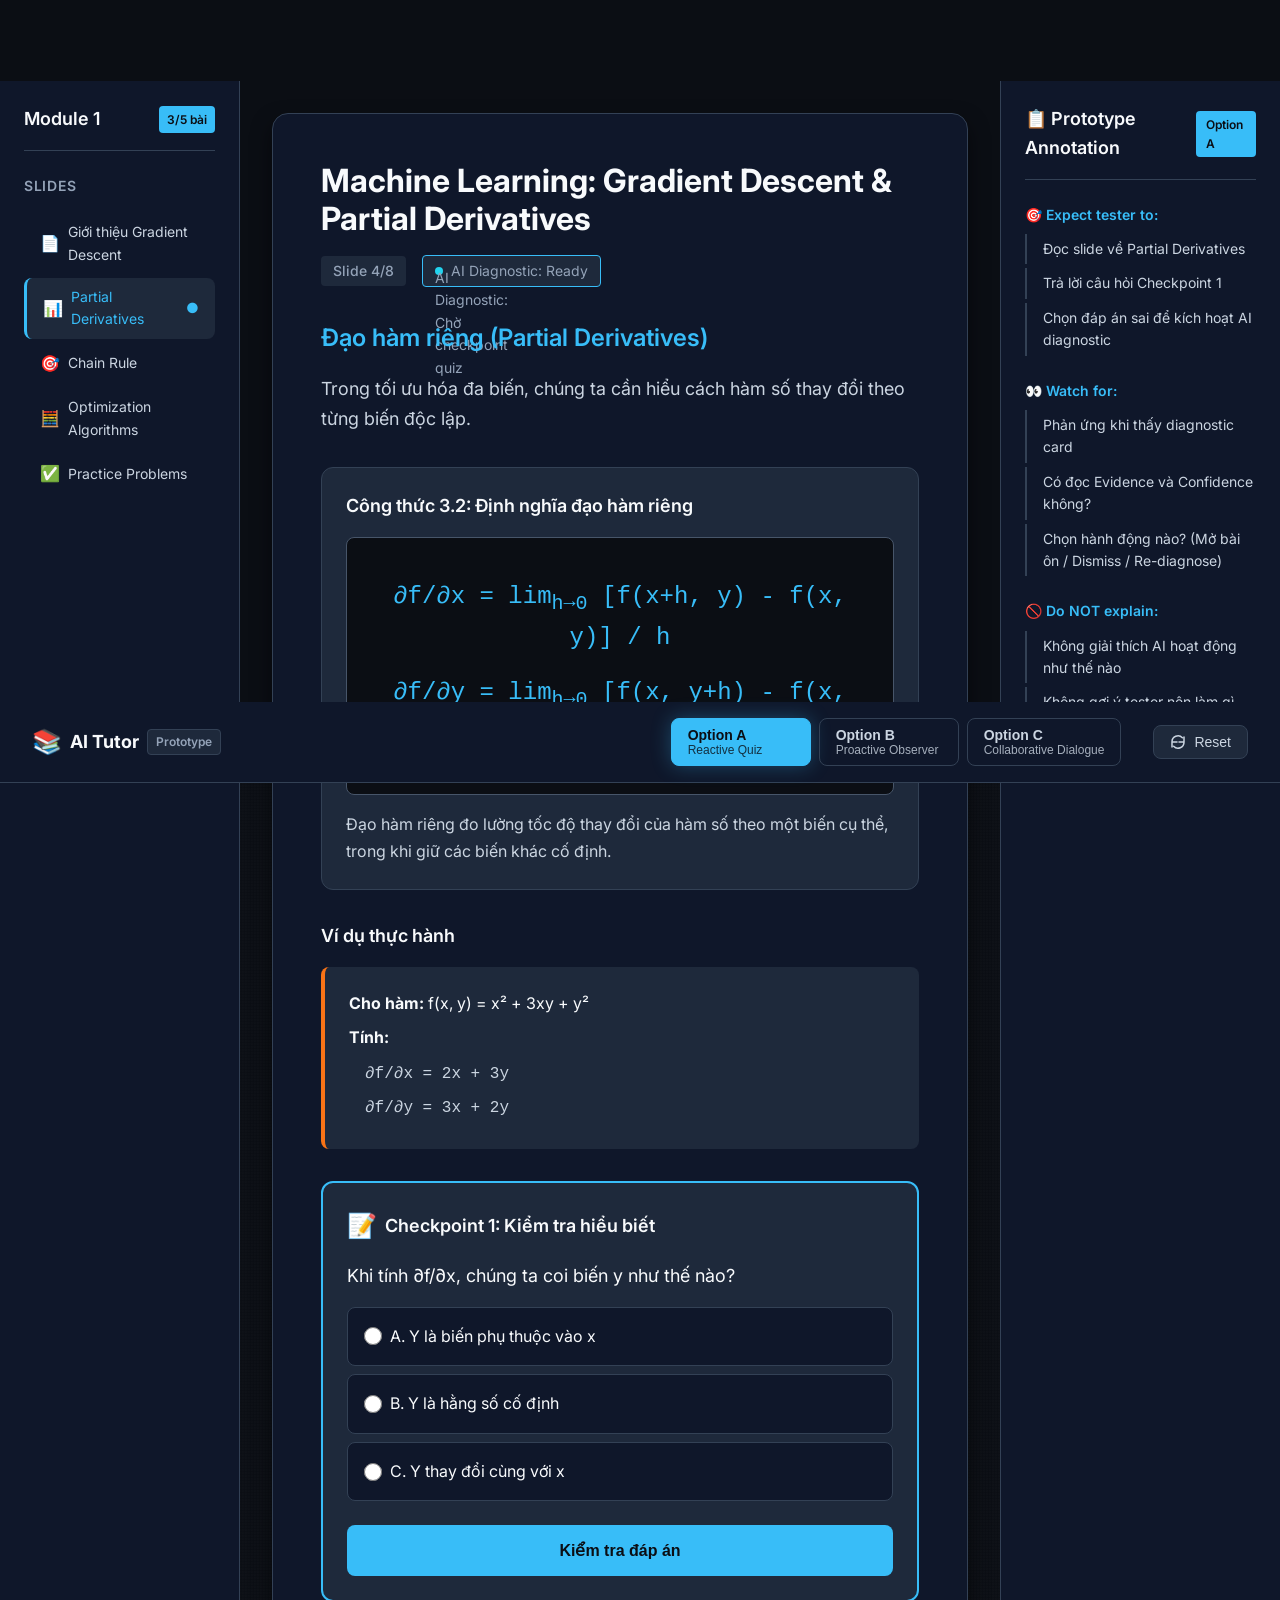
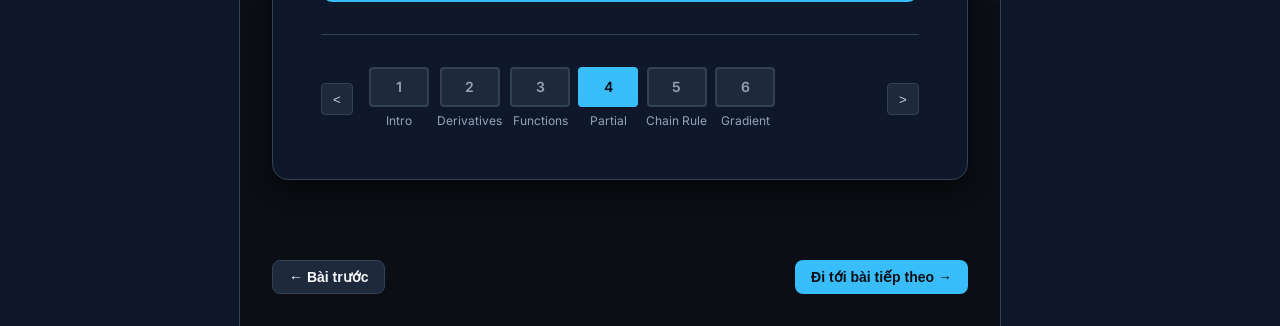
==== index.html @ 82559ac3 "Add interactive AI Tutor prototype with 3 design options Implement complete web interface for Human-" ====
<!DOCTYPE html>
<html lang="vi">
<head>
    <meta charset="UTF-8">
    <meta name="viewport" content="width=device-width, initial-scale=1.0">
    <title>AI Tutor Prototype - Diagnostic Refresher</title>
    <link rel="stylesheet" href="style.css">
    <link rel="preconnect" href="https://fonts.googleapis.com">
    <link rel="preconnect" href="https://fonts.gstatic.com" crossorigin>
    <link href="https://fonts.googleapis.com/css2?family=Inter:wght@400;500;600;700&display=swap" rel="stylesheet">
</head>
<body>
    <!-- Header Switcher -->
    <header class="header">
        <div class="header-content">
            <div class="logo">
                <span class="logo-icon">📚</span>
                <span class="logo-text">AI Tutor</span>
                <span class="badge">Prototype</span>
            </div>
            <nav class="option-switcher">
                <button class="option-btn active" data-option="a">
                    <span class="option-label">Option A</span>
                    <span class="option-desc">Reactive Quiz</span>
                </button>
                <button class="option-btn" data-option="b">
                    <span class="option-label">Option B</span>
                    <span class="option-desc">Proactive Observer</span>
                </button>
                <button class="option-btn" data-option="c">
                    <span class="option-label">Option C</span>
                    <span class="option-desc">Collaborative Dialogue</span>
                </button>
            </nav>
            <button class="reset-btn">
                <svg width="16" height="16" viewBox="0 0 16 16" fill="none">
                    <path d="M2 8a6 6 0 0 1 10.39-4.25M14 8a6 6 0 0 1-10.39 4.25M14 3v5h-5M2 13V8h5" stroke="currentColor" stroke-width="1.5" stroke-linecap="round" stroke-linejoin="round"/>
                </svg>
                Reset
            </button>
        </div>
    </header>

    <div class="main-container">
        <!-- Sidebar Navigation -->
        <aside class="sidebar">
            <div class="sidebar-header">
                <h3>Module 1</h3>
                <span class="progress-badge">3/5 bài</span>
            </div>
            <nav class="sidebar-nav">
                <div class="nav-section">
                    <h4>Slides</h4>
                    <a href="#" class="nav-item">
                        <span class="nav-icon">📄</span>
                        <span>Giới thiệu Gradient Descent</span>
                    </a>
                    <a href="#" class="nav-item active">
                        <span class="nav-icon">📊</span>
                        <span>Partial Derivatives</span>
                        <span class="current-badge">●</span>
                    </a>
                    <a href="#" class="nav-item">
                        <span class="nav-icon">🎯</span>
                        <span>Chain Rule</span>
                    </a>
                    <a href="#" class="nav-item">
                        <span class="nav-icon">🧮</span>
                        <span>Optimization Algorithms</span>
                    </a>
                    <a href="#" class="nav-item">
                        <span class="nav-icon">✅</span>
                        <span>Practice Problems</span>
                    </a>
                </div>
            </nav>
        </aside>

        <!-- Main Content Area -->
        <main class="content-area">
            <!-- Slide Content (Common Context 70%) -->
            <div class="slide-container">
                <div class="slide-header">
                    <h1>Machine Learning: Gradient Descent & Partial Derivatives</h1>
                    <div class="slide-meta">
                        <span class="slide-number">Slide 4/8</span>
                        <span class="ai-status" id="aiStatus">
                            <span class="status-dot"></span>
                            AI Diagnostic: Ready
                        </span>
                    </div>
                </div>

                <div class="slide-content" id="slideContent">
                    <section class="content-section">
                        <h2>Đạo hàm riêng (Partial Derivatives)</h2>
                        <p class="intro-text">Trong tối ưu hóa đa biến, chúng ta cần hiểu cách hàm số thay đổi theo từng biến độc lập.</p>
                    </section>

                    <section class="content-section formula-section" id="criticalSection">
                        <h3>Công thức 3.2: Định nghĩa đạo hàm riêng</h3>
                        <div class="formula-box">
                            <div class="formula">
                                ∂f/∂x = lim<sub>h→0</sub> [f(x+h, y) - f(x, y)] / h
                            </div>
                            <div class="formula">
                                ∂f/∂y = lim<sub>h→0</sub> [f(x, y+h) - f(x, y)] / h
                            </div>
                        </div>
                        <p class="explanation">Đạo hàm riêng đo lường tốc độ thay đổi của hàm số theo một biến cụ thể, trong khi giữ các biến khác cố định.</p>
                    </section>

                    <section class="content-section">
                        <h3>Ví dụ thực hành</h3>
                        <div class="example-box">
                            <p><strong>Cho hàm:</strong> f(x, y) = x² + 3xy + y²</p>
                            <p><strong>Tính:</strong></p>
                            <ul>
                                <li>∂f/∂x = 2x + 3y</li>
                                <li>∂f/∂y = 3x + 2y</li>
                            </ul>
                        </div>
                    </section>

                    <!-- Option A: Quiz Checkpoint (Critical Interaction 30%) -->
                    <div class="checkpoint-quiz" id="checkpointQuiz" style="display: none;">
                        <div class="quiz-card">
                            <div class="quiz-header">
                                <span class="quiz-icon">📝</span>
                                <h4>Checkpoint 1: Kiểm tra hiểu biết</h4>
                            </div>
                            <div class="quiz-question">
                                <p>Khi tính ∂f/∂x, chúng ta coi biến y như thế nào?</p>
                                <div class="quiz-options">
                                    <label class="quiz-option">
                                        <input type="radio" name="q1" value="a">
                                        <span>A. Y là biến phụ thuộc vào x</span>
                                    </label>
                                    <label class="quiz-option">
                                        <input type="radio" name="q1" value="b">
                                        <span>B. Y là hằng số cố định</span>
                                    </label>
                                    <label class="quiz-option">
                                        <input type="radio" name="q1" value="c">
                                        <span>C. Y thay đổi cùng với x</span>
                                    </label>
                                </div>
                                <button class="submit-quiz-btn" onclick="checkQuizAnswer()">Kiểm tra đáp án</button>
                            </div>
                        </div>
                    </div>
                </div>

                <!-- Slide Thumbnails -->
                <div class="slide-thumbnails">
                    <button class="thumb-nav thumb-prev">&lt;</button>
                    <div class="thumbnails-track">
                        <div class="thumbnail">
                            <div class="thumb-img">1</div>
                            <span>Intro</span>
                        </div>
                        <div class="thumbnail">
                            <div class="thumb-img">2</div>
                            <span>Derivatives</span>
                        </div>
                        <div class="thumbnail">
                            <div class="thumb-img">3</div>
                            <span>Functions</span>
                        </div>
                        <div class="thumbnail active">
                            <div class="thumb-img">4</div>
                            <span>Partial</span>
                        </div>
                        <div class="thumbnail">
                            <div class="thumb-img">5</div>
                            <span>Chain Rule</span>
                        </div>
                        <div class="thumbnail">
                            <div class="thumb-img">6</div>
                            <span>Gradient</span>
                        </div>
                    </div>
                    <button class="thumb-nav thumb-next">&gt;</button>
                </div>
            </div>

            <!-- AI Intervention Cards -->
            <!-- Option A: Diagnostic Card -->
            <div class="ai-card diagnostic-card" id="diagnosticCard" style="display: none;">
                <div class="card-header">
                    <div class="card-title">
                        <span class="card-icon">🎯</span>
                        <h3>Chẩn đoán lỗ hổng kiến thức</h3>
                    </div>
                    <button class="card-close" onclick="dismissCard('diagnosticCard')">&times;</button>
                </div>
                <div class="card-body">
                    <div class="evidence-box">
                        <strong>Evidence:</strong> Dựa vào lựa chọn chưa đúng của bạn tại Checkpoint 1
                        <span class="confidence-badge correct">Chính xác 100%</span>
                    </div>
                    <p>Bạn có vẻ chưa nắm rõ khái niệm <strong>đạo hàm riêng</strong>. Khi tính đạo hàm riêng theo một biến, các biến khác được coi như hằng số.</p>
                    <div class="refresher-preview">
                        <h4>Bài ôn tập gợi ý (2-3 phút):</h4>
                        <ul>
                            <li>📖 Khái niệm cơ bản: Hằng số vs Biến số</li>
                            <li>🎯 Quy tắc đạo hàm riêng</li>
                            <li>✏️ 2 bài tập minh họa</li>
                        </ul>
                    </div>
                    <div class="card-actions">
                        <button class="btn btn-primary" onclick="openRefresher()">Mở bài ôn tập</button>
                        <button class="btn btn-secondary" onclick="rediagnose()">Chọn khái niệm khác</button>
                        <button class="btn btn-ghost" onclick="dismissCard('diagnosticCard')">Tôi tự học tiếp</button>
                    </div>
                </div>
            </div>

            <!-- Option B: Proactive Suggestion Toast -->
            <div class="ai-toast" id="proactiveToast" style="display: none;">
                <div class="toast-header">
                    <span class="toast-icon">💡</span>
                    <strong>Gợi ý hỗ trợ</strong>
                    <button class="toast-close" onclick="dismissCard('proactiveToast')">&times;</button>
                </div>
                <div class="toast-body">
                    <div class="evidence-box">
                        <strong>Evidence:</strong> Bạn đã đọc đi đọc lại đoạn công thức 3.2 trong 45s
                        <span class="confidence-badge medium">Độ tin cậy: 78%</span>
                    </div>
                    <p>Có vẻ như bạn đang gặp khó khăn với phần này. Bạn có muốn xem bài ôn tập ngắn về <strong>đạo hàm riêng</strong>?</p>
                    <div class="toast-actions">
                        <button class="btn btn-sm btn-primary" onclick="openRefresher()">Mở bài ôn (2 phút)</button>
                        <button class="btn btn-sm btn-ghost" onclick="dismissCard('proactiveToast')">Không, cảm ơn</button>
                    </div>
                </div>
            </div>

            <!-- Option C: Collaborative Dialogue -->
            <div class="ai-dialogue" id="dialoguePanel" style="display: none;">
                <div class="dialogue-header">
                    <h3>
                        <span class="dialogue-icon">💬</span>
                        Hỗ trợ tương tác
                    </h3>
                    <button class="card-close" onclick="dismissCard('dialoguePanel')">&times;</button>
                </div>
                <div class="dialogue-body">
                    <div class="concept-graph">
                        <h4>Sơ đồ khái niệm (Concept Graph)</h4>
                        <div class="graph-container">
                            <div class="concept-node">Derivative</div>
                            <div class="concept-arrow">→</div>
                            <div class="concept-node active">Partial Derivative</div>
                            <div class="concept-arrow">→</div>
                            <div class="concept-node">Chain Rule</div>
                            <div class="concept-arrow">→</div>
                            <div class="concept-node">Gradient Descent</div>
                        </div>
                    </div>
                    <div class="dialogue-messages">
                        <div class="message ai-message">
                            <strong>AI Tutor:</strong> Bạn đang gặp khó khăn với phần nào của đạo hàm riêng?
                        </div>
                        <div class="message user-message">
                            <strong>Bạn:</strong> Em không hiểu tại sao phải coi y là hằng số
                        </div>
                        <div class="message ai-message">
                            <strong>AI Tutor:</strong> Câu hỏi hay! Hãy thử suy nghĩ: Khi bạn muốn đo "tốc độ tăng trưởng theo chiều ngang" của một bề mặt 3D, bạn có cần quan tâm đến "chiều dọc" không?
                        </div>
                    </div>
                    <div class="dialogue-input">
                        <input type="text" placeholder="Nhập câu trả lời hoặc câu hỏi tiếp theo..." id="dialogueInput">
                        <button class="btn btn-primary" onclick="sendDialogueMessage()">Gửi</button>
                    </div>
                    <div class="dialogue-actions">
                        <button class="btn btn-secondary" onclick="openRefresher()">Xem bài ôn phù hợp</button>
                        <button class="btn btn-ghost" onclick="editDescription()">Sửa mô tả vấn đề</button>
                    </div>
                </div>
            </div>

            <!-- Navigation Footer -->
            <div class="content-footer">
                <button class="btn btn-secondary">← Bài trước</button>
                <button class="btn btn-primary">Đi tới bài tiếp theo →</button>
            </div>
        </main>

        <!-- Annotation Panel (For Facilitators) -->
        <aside class="annotation-panel" id="annotationPanel">
            <div class="panel-header">
                <h3>📋 Prototype Annotation</h3>
                <span class="panel-badge" id="currentOptionBadge">Option A</span>
            </div>
            <div class="panel-content">
                <div class="annotation-section">
                    <h4>🎯 Expect tester to:</h4>
                    <ul id="expectList">
                        <li>Đọc slide về Partial Derivatives</li>
                        <li>Trả lời câu hỏi Checkpoint 1</li>
                        <li>Chọn đáp án sai để kích hoạt AI diagnostic</li>
                    </ul>
                </div>
                <div class="annotation-section">
                    <h4>👀 Watch for:</h4>
                    <ul id="watchList">
                        <li>Phản ứng khi thấy diagnostic card</li>
                        <li>Có đọc Evidence và Confidence không?</li>
                        <li>Chọn hành động nào? (Mở bài ôn / Dismiss / Re-diagnose)</li>
                    </ul>
                </div>
                <div class="annotation-section">
                    <h4>🚫 Do NOT explain:</h4>
                    <ul id="doNotList">
                        <li>Không giải thích AI hoạt động như thế nào</li>
                        <li>Không gợi ý tester nên làm gì</li>
                        <li>Chỉ quan sát tự nhiên</li>
                    </ul>
                </div>
            </div>
        </aside>
    </div>

    <script src="app.js"></script>
</body>
</html>
---- style.css ----
/* ==================== ROOT & VARIABLES ==================== */
:root {
    /* Color Palette - Production Slate */
    --color-bg-primary: #0B0E14;
    --color-bg-secondary: #0F172A;
    --color-bg-tertiary: #1E293B;
    --color-bg-elevated: #1E293Bcc;

    --color-text-primary: #F8FAFC;
    --color-text-secondary: #CBD5E1;
    --color-text-muted: #94A3B8;

    --color-border: #334155;
    --color-border-light: #475569;

    /* Accent Colors */
    --color-accent-cool: #38BDF8;
    --color-accent-warm: #F97316;
    --color-success: #22D3EE;
    --color-warning: #F59E0B;
    --color-error: #EF4444;

    /* Spacing */
    --spacing-xs: 4px;
    --spacing-sm: 8px;
    --spacing-md: 16px;
    --spacing-lg: 24px;
    --spacing-xl: 32px;
    --spacing-2xl: 48px;

    /* Typography */
    --font-family: 'Inter', -apple-system, BlinkMacSystemFont, 'Segoe UI', sans-serif;
    --font-size-xs: 12px;
    --font-size-sm: 14px;
    --font-size-base: 16px;
    --font-size-lg: 18px;
    --font-size-xl: 24px;
    --font-size-2xl: 32px;

    /* Border Radius */
    --radius-sm: 4px;
    --radius-md: 8px;
    --radius-lg: 12px;
    --radius-xl: 16px;

    /* Shadows */
    --shadow-sm: 0 1px 2px rgba(0, 0, 0, 0.3);
    --shadow-md: 0 4px 6px rgba(0, 0, 0, 0.4);
    --shadow-lg: 0 10px 20px rgba(0, 0, 0, 0.5);
    --shadow-glow: 0 0 20px rgba(56, 189, 248, 0.3);
}

/* ==================== RESET & BASE ==================== */
* {
    margin: 0;
    padding: 0;
    box-sizing: border-box;
}

body {
    font-family: var(--font-family);
    font-size: var(--font-size-base);
    line-height: 1.6;
    color: var(--color-text-primary);
    background: var(--color-bg-primary);
    overflow-x: hidden;
}

/* Background texture */
body::before {
    content: '';
    position: fixed;
    top: 0;
    left: 0;
    right: 0;
    bottom: 0;
    background-image:
        repeating-linear-gradient(0deg, rgba(255,255,255,0.02) 0px, transparent 1px, transparent 2px, rgba(255,255,255,0.02) 3px),
        repeating-linear-gradient(90deg, rgba(255,255,255,0.02) 0px, transparent 1px, transparent 2px, rgba(255,255,255,0.02) 3px);
    pointer-events: none;
    z-index: 0;
}

/* ==================== HEADER ==================== */
.header {
    position: sticky;
    top: 0;
    z-index: 100;
    background: var(--color-bg-secondary);
    border-bottom: 1px solid var(--color-border);
    backdrop-filter: blur(12px);
}

.header-content {
    max-width: 1920px;
    margin: 0 auto;
    padding: var(--spacing-md) var(--spacing-xl);
    display: flex;
    align-items: center;
    gap: var(--spacing-xl);
}

.logo {
    display: flex;
    align-items: center;
    gap: var(--spacing-sm);
    font-weight: 700;
    font-size: var(--font-size-lg);
}

.logo-icon {
    font-size: 24px;
}

.logo-text {
    color: var(--color-text-primary);
}

.badge {
    font-size: var(--font-size-xs);
    font-weight: 600;
    padding: 2px 8px;
    background: var(--color-bg-tertiary);
    border: 1px solid var(--color-border);
    border-radius: var(--radius-sm);
    color: var(--color-text-muted);
}

/* Option Switcher */
.option-switcher {
    display: flex;
    gap: var(--spacing-sm);
    margin-left: auto;
}

.option-btn {
    display: flex;
    flex-direction: column;
    align-items: flex-start;
    padding: var(--spacing-sm) var(--spacing-md);
    background: transparent;
    border: 1px solid var(--color-border);
    border-radius: var(--radius-md);
    color: var(--color-text-secondary);
    cursor: pointer;
    transition: all 0.2s ease;
    min-width: 140px;
}

.option-btn:hover {
    background: var(--color-bg-tertiary);
    border-color: var(--color-accent-cool);
    transform: translateY(-2px);
}

.option-btn.active {
    background: var(--color-accent-cool);
    border-color: var(--color-accent-cool);
    color: var(--color-bg-primary);
    box-shadow: var(--shadow-glow);
}

.option-label {
    font-weight: 600;
    font-size: var(--font-size-sm);
}

.option-desc {
    font-size: var(--font-size-xs);
    opacity: 0.8;
}

.reset-btn {
    display: flex;
    align-items: center;
    gap: var(--spacing-sm);
    padding: var(--spacing-sm) var(--spacing-md);
    background: var(--color-bg-tertiary);
    border: 1px solid var(--color-border);
    border-radius: var(--radius-md);
    color: var(--color-text-secondary);
    font-size: var(--font-size-sm);
    font-weight: 500;
    cursor: pointer;
    transition: all 0.2s ease;
}

.reset-btn:hover {
    background: var(--color-accent-warm);
    border-color: var(--color-accent-warm);
    color: var(--color-text-primary);
    transform: translateY(-2px);
}

/* ==================== MAIN LAYOUT ==================== */
.main-container {
    display: grid;
    grid-template-columns: 280px 1fr 320px;
    max-width: 1920px;
    margin: 0 auto;
    min-height: calc(100vh - 72px);
    position: relative;
    z-index: 1;
}

/* ==================== SIDEBAR ==================== */
.sidebar {
    background: var(--color-bg-secondary);
    border-right: 1px solid var(--color-border);
    padding: var(--spacing-lg);
    overflow-y: auto;
}

.sidebar-header {
    display: flex;
    justify-content: space-between;
    align-items: center;
    margin-bottom: var(--spacing-lg);
    padding-bottom: var(--spacing-md);
    border-bottom: 1px solid var(--color-border);
}

.sidebar-header h3 {
    font-size: var(--font-size-lg);
    font-weight: 600;
}

.progress-badge {
    font-size: var(--font-size-xs);
    padding: 4px 8px;
    background: var(--color-accent-cool);
    color: var(--color-bg-primary);
    border-radius: var(--radius-sm);
    font-weight: 600;
}

.nav-section h4 {
    font-size: var(--font-size-sm);
    font-weight: 600;
    color: var(--color-text-muted);
    margin-bottom: var(--spacing-md);
    text-transform: uppercase;
    letter-spacing: 0.05em;
}

.nav-item {
    display: flex;
    align-items: center;
    gap: var(--spacing-sm);
    padding: var(--spacing-sm) var(--spacing-md);
    margin-bottom: var(--spacing-xs);
    border-radius: var(--radius-md);
    color: var(--color-text-secondary);
    text-decoration: none;
    font-size: var(--font-size-sm);
    transition: all 0.2s ease;
    position: relative;
}

.nav-item:hover {
    background: var(--color-bg-tertiary);
    color: var(--color-text-primary);
}

.nav-item.active {
    background: var(--color-bg-tertiary);
    color: var(--color-accent-cool);
    border-left: 3px solid var(--color-accent-cool);
}

.nav-icon {
    font-size: 16px;
}

.current-badge {
    margin-left: auto;
    color: var(--color-accent-cool);
    animation: pulse 2s ease-in-out infinite;
}

@keyframes pulse {
    0%, 100% { opacity: 1; }
    50% { opacity: 0.5; }
}

/* ==================== CONTENT AREA ==================== */
.content-area {
    padding: var(--spacing-xl);
    overflow-y: auto;
}

.slide-container {
    max-width: 900px;
    margin: 0 auto;
    background: var(--color-bg-secondary);
    border: 1px solid var(--color-border);
    border-radius: var(--radius-xl);
    padding: var(--spacing-2xl);
    box-shadow: var(--shadow-lg);
}

.slide-header {
    margin-bottom: var(--spacing-xl);
}

.slide-header h1 {
    font-size: var(--font-size-2xl);
    font-weight: 700;
    line-height: 1.2;
    margin-bottom: var(--spacing-md);
    color: var(--color-text-primary);
}

.slide-meta {
    display: flex;
    align-items: center;
    gap: var(--spacing-md);
    font-size: var(--font-size-sm);
    color: var(--color-text-muted);
}

.slide-number {
    padding: 4px 12px;
    background: var(--color-bg-tertiary);
    border-radius: var(--radius-sm);
    font-weight: 500;
}

.ai-status {
    display: flex;
    align-items: center;
    gap: var(--spacing-sm);
    padding: 4px 12px;
    background: var(--color-bg-tertiary);
    border: 1px solid var(--color-accent-cool);
    border-radius: var(--radius-sm);
}

.status-dot {
    width: 8px;
    height: 8px;
    background: var(--color-success);
    border-radius: 50%;
    animation: pulse 2s ease-in-out infinite;
}

/* Content Sections */
.content-section {
    margin-bottom: var(--spacing-xl);
}

.content-section h2 {
    font-size: var(--font-size-xl);
    font-weight: 600;
    margin-bottom: var(--spacing-md);
    color: var(--color-accent-cool);
}

.content-section h3 {
    font-size: var(--font-size-lg);
    font-weight: 600;
    margin-bottom: var(--spacing-md);
    color: var(--color-text-primary);
}

.intro-text {
    font-size: var(--font-size-lg);
    color: var(--color-text-secondary);
    line-height: 1.7;
}

.formula-section {
    background: var(--color-bg-tertiary);
    border: 1px solid var(--color-border);
    border-radius: var(--radius-lg);
    padding: var(--spacing-lg);
}

.formula-box {
    background: var(--color-bg-primary);
    border: 1px solid var(--color-border-light);
    border-radius: var(--radius-md);
    padding: var(--spacing-lg);
    margin: var(--spacing-md) 0;
}

.formula {
    font-size: var(--font-size-xl);
    font-family: 'Courier New', monospace;
    color: var(--color-accent-cool);
    margin: var(--spacing-md) 0;
    text-align: center;
}

.explanation {
    color: var(--color-text-secondary);
    line-height: 1.7;
}

.example-box {
    background: var(--color-bg-tertiary);
    border-left: 4px solid var(--color-accent-warm);
    padding: var(--spacing-lg);
    border-radius: var(--radius-md);
}

.example-box p {
    margin-bottom: var(--spacing-sm);
}

.example-box ul {
    list-style: none;
    padding-left: var(--spacing-md);
}

.example-box li {
    padding: var(--spacing-xs) 0;
    font-family: 'Courier New', monospace;
    color: var(--color-text-secondary);
}

/* ==================== CHECKPOINT QUIZ ==================== */
.checkpoint-quiz {
    margin-top: var(--spacing-xl);
    animation: slideIn 0.3s ease-out;
}

@keyframes slideIn {
    from {
        opacity: 0;
        transform: translateY(20px);
    }
    to {
        opacity: 1;
        transform: translateY(0);
    }
}

.quiz-card {
    background: var(--color-bg-tertiary);
    border: 2px solid var(--color-accent-cool);
    border-radius: var(--radius-lg);
    padding: var(--spacing-lg);
}

.quiz-header {
    display: flex;
    align-items: center;
    gap: var(--spacing-sm);
    margin-bottom: var(--spacing-md);
}

.quiz-icon {
    font-size: 24px;
}

.quiz-header h4 {
    font-size: var(--font-size-lg);
    font-weight: 600;
}

.quiz-question p {
    font-size: var(--font-size-lg);
    margin-bottom: var(--spacing-md);
    color: var(--color-text-primary);
}

.quiz-options {
    display: flex;
    flex-direction: column;
    gap: var(--spacing-sm);
    margin-bottom: var(--spacing-lg);
}

.quiz-option {
    display: flex;
    align-items: center;
    gap: var(--spacing-sm);
    padding: var(--spacing-md);
    background: var(--color-bg-secondary);
    border: 1px solid var(--color-border);
    border-radius: var(--radius-md);
    cursor: pointer;
    transition: all 0.2s ease;
}

.quiz-option:hover {
    background: var(--color-bg-primary);
    border-color: var(--color-accent-cool);
}

.quiz-option input[type="radio"] {
    width: 18px;
    height: 18px;
    accent-color: var(--color-accent-cool);
}

.submit-quiz-btn {
    width: 100%;
    padding: var(--spacing-md);
    background: var(--color-accent-cool);
    border: none;
    border-radius: var(--radius-md);
    color: var(--color-bg-primary);
    font-size: var(--font-size-base);
    font-weight: 600;
    cursor: pointer;
    transition: all 0.2s ease;
}

.submit-quiz-btn:hover {
    background: var(--color-accent-warm);
    transform: translateY(-2px);
    box-shadow: var(--shadow-md);
}

/* ==================== AI CARDS ==================== */
.ai-card {
    position: fixed;
    bottom: var(--spacing-xl);
    right: calc(320px + var(--spacing-xl) + var(--spacing-xl));
    width: 420px;
    background: var(--color-bg-elevated);
    backdrop-filter: blur(20px);
    border: 1px solid var(--color-border-light);
    border-radius: var(--radius-xl);
    box-shadow: var(--shadow-lg);
    animation: slideInRight 0.3s ease-out;
    z-index: 50;
}

@keyframes slideInRight {
    from {
        opacity: 0;
        transform: translateX(100px);
    }
    to {
        opacity: 1;
        transform: translateX(0);
    }
}

.card-header {
    display: flex;
    justify-content: space-between;
    align-items: flex-start;
    padding: var(--spacing-lg);
    border-bottom: 1px solid var(--color-border);
}

.card-title {
    display: flex;
    align-items: center;
    gap: var(--spacing-sm);
}

.card-icon {
    font-size: 24px;
}

.card-title h3 {
    font-size: var(--font-size-lg);
    font-weight: 600;
}

.card-close {
    background: transparent;
    border: none;
    color: var(--color-text-muted);
    font-size: 24px;
    cursor: pointer;
    line-height: 1;
    padding: 0;
    width: 24px;
    height: 24px;
    display: flex;
    align-items: center;
    justify-content: center;
    border-radius: var(--radius-sm);
    transition: all 0.2s ease;
}

.card-close:hover {
    background: var(--color-bg-tertiary);
    color: var(--color-text-primary);
}

.card-body {
    padding: var(--spacing-lg);
}

.evidence-box {
    background: var(--color-bg-primary);
    border-left: 4px solid var(--color-accent-cool);
    padding: var(--spacing-md);
    border-radius: var(--radius-md);
    margin-bottom: var(--spacing-md);
    font-size: var(--font-size-sm);
    display: flex;
    flex-direction: column;
    gap: var(--spacing-sm);
}

.confidence-badge {
    display: inline-flex;
    align-items: center;
    padding: 4px 10px;
    border-radius: var(--radius-sm);
    font-size: var(--font-size-xs);
    font-weight: 600;
    align-self: flex-start;
}

.confidence-badge.correct {
    background: rgba(34, 211, 238, 0.2);
    color: var(--color-success);
    border: 1px solid var(--color-success);
}

.confidence-badge.medium {
    background: rgba(245, 158, 11, 0.2);
    color: var(--color-warning);
    border: 1px solid var(--color-warning);
}

.refresher-preview {
    background: var(--color-bg-tertiary);
    border-radius: var(--radius-md);
    padding: var(--spacing-md);
    margin: var(--spacing-md) 0;
}

.refresher-preview h4 {
    font-size: var(--font-size-base);
    margin-bottom: var(--spacing-sm);
}

.refresher-preview ul {
    list-style: none;
    padding: 0;
}

.refresher-preview li {
    padding: var(--spacing-xs) 0;
    color: var(--color-text-secondary);
}

.card-actions {
    display: flex;
    flex-direction: column;
    gap: var(--spacing-sm);
    margin-top: var(--spacing-lg);
}

/* ==================== BUTTONS ==================== */
.btn {
    padding: var(--spacing-sm) var(--spacing-md);
    border: none;
    border-radius: var(--radius-md);
    font-size: var(--font-size-sm);
    font-weight: 600;
    cursor: pointer;
    transition: all 0.2s ease;
    display: inline-flex;
    align-items: center;
    justify-content: center;
    gap: var(--spacing-sm);
}

.btn-primary {
    background: var(--color-accent-cool);
    color: var(--color-bg-primary);
}

.btn-primary:hover {
    background: var(--color-accent-warm);
    transform: translateY(-2px);
    box-shadow: var(--shadow-md);
}

.btn-secondary {
    background: var(--color-bg-tertiary);
    color: var(--color-text-primary);
    border: 1px solid var(--color-border);
}

.btn-secondary:hover {
    background: var(--color-bg-primary);
    border-color: var(--color-border-light);
}

.btn-ghost {
    background: transparent;
    color: var(--color-text-secondary);
}

.btn-ghost:hover {
    background: var(--color-bg-tertiary);
    color: var(--color-text-primary);
}

.btn-sm {
    padding: 6px 12px;
    font-size: var(--font-size-xs);
}

/* ==================== TOAST ==================== */
.ai-toast {
    position: fixed;
    top: calc(72px + var(--spacing-lg));
    right: calc(320px + var(--spacing-xl) + var(--spacing-xl));
    width: 380px;
    background: var(--color-bg-elevated);
    backdrop-filter: blur(20px);
    border: 1px solid var(--color-accent-cool);
    border-radius: var(--radius-lg);
    box-shadow: var(--shadow-lg);
    animation: slideInRight 0.3s ease-out;
    z-index: 50;
}

.toast-header {
    display: flex;
    align-items: center;
    gap: var(--spacing-sm);
    padding: var(--spacing-md);
    border-bottom: 1px solid var(--color-border);
}

.toast-icon {
    font-size: 20px;
}

.toast-close {
    margin-left: auto;
    background: transparent;
    border: none;
    color: var(--color-text-muted);
    font-size: 20px;
    cursor: pointer;
    padding: 0;
    width: 20px;
    height: 20px;
    display: flex;
    align-items: center;
    justify-content: center;
    border-radius: var(--radius-sm);
    transition: all 0.2s ease;
}

.toast-close:hover {
    background: var(--color-bg-tertiary);
    color: var(--color-text-primary);
}

.toast-body {
    padding: var(--spacing-md);
}

.toast-actions {
    display: flex;
    gap: var(--spacing-sm);
    margin-top: var(--spacing-md);
}

/* ==================== DIALOGUE PANEL ==================== */
.ai-dialogue {
    position: fixed;
    bottom: var(--spacing-xl);
    right: calc(320px + var(--spacing-xl) + var(--spacing-xl));
    width: 480px;
    max-height: 600px;
    background: var(--color-bg-elevated);
    backdrop-filter: blur(20px);
    border: 1px solid var(--color-border-light);
    border-radius: var(--radius-xl);
    box-shadow: var(--shadow-lg);
    display: flex;
    flex-direction: column;
    animation: slideInRight 0.3s ease-out;
    z-index: 50;
}

.dialogue-header {
    display: flex;
    justify-content: space-between;
    align-items: center;
    padding: var(--spacing-lg);
    border-bottom: 1px solid var(--color-border);
}

.dialogue-icon {
    font-size: 20px;
    margin-right: var(--spacing-sm);
}

.dialogue-body {
    flex: 1;
    overflow-y: auto;
    padding: var(--spacing-lg);
    display: flex;
    flex-direction: column;
    gap: var(--spacing-lg);
}

.concept-graph h4 {
    font-size: var(--font-size-sm);
    margin-bottom: var(--spacing-md);
    color: var(--color-text-muted);
}

.graph-container {
    display: flex;
    align-items: center;
    gap: var(--spacing-sm);
    overflow-x: auto;
    padding: var(--spacing-md);
    background: var(--color-bg-primary);
    border-radius: var(--radius-md);
}

.concept-node {
    padding: var(--spacing-sm) var(--spacing-md);
    background: var(--color-bg-tertiary);
    border: 1px solid var(--color-border);
    border-radius: var(--radius-md);
    font-size: var(--font-size-xs);
    white-space: nowrap;
    color: var(--color-text-secondary);
}

.concept-node.active {
    background: var(--color-accent-cool);
    border-color: var(--color-accent-cool);
    color: var(--color-bg-primary);
    font-weight: 600;
}

.concept-arrow {
    color: var(--color-text-muted);
    font-weight: bold;
}

.dialogue-messages {
    display: flex;
    flex-direction: column;
    gap: var(--spacing-md);
}

.message {
    padding: var(--spacing-md);
    border-radius: var(--radius-md);
    font-size: var(--font-size-sm);
    line-height: 1.6;
}

.ai-message {
    background: var(--color-bg-primary);
    border: 1px solid var(--color-border);
    align-self: flex-start;
    max-width: 85%;
}

.user-message {
    background: var(--color-accent-cool);
    color: var(--color-bg-primary);
    align-self: flex-end;
    max-width: 85%;
}

.dialogue-input {
    display: flex;
    gap: var(--spacing-sm);
    margin-top: var(--spacing-md);
}

.dialogue-input input {
    flex: 1;
    padding: var(--spacing-sm) var(--spacing-md);
    background: var(--color-bg-primary);
    border: 1px solid var(--color-border);
    border-radius: var(--radius-md);
    color: var(--color-text-primary);
    font-size: var(--font-size-sm);
}

.dialogue-input input::placeholder {
    color: var(--color-text-muted);
}

.dialogue-actions {
    display: flex;
    flex-direction: column;
    gap: var(--spacing-sm);
    margin-top: var(--spacing-md);
}

/* ==================== SLIDE THUMBNAILS ==================== */
.slide-thumbnails {
    display: flex;
    align-items: center;
    gap: var(--spacing-md);
    margin-top: var(--spacing-xl);
    padding-top: var(--spacing-xl);
    border-top: 1px solid var(--color-border);
}

.thumb-nav {
    background: var(--color-bg-tertiary);
    border: 1px solid var(--color-border);
    border-radius: var(--radius-sm);
    color: var(--color-text-secondary);
    width: 32px;
    height: 32px;
    display: flex;
    align-items: center;
    justify-content: center;
    cursor: pointer;
    transition: all 0.2s ease;
}

.thumb-nav:hover {
    background: var(--color-accent-cool);
    border-color: var(--color-accent-cool);
    color: var(--color-bg-primary);
}

.thumbnails-track {
    flex: 1;
    display: flex;
    gap: var(--spacing-sm);
    overflow-x: auto;
}

.thumbnail {
    display: flex;
    flex-direction: column;
    align-items: center;
    gap: var(--spacing-xs);
    cursor: pointer;
}

.thumb-img {
    width: 60px;
    height: 40px;
    background: var(--color-bg-tertiary);
    border: 2px solid var(--color-border);
    border-radius: var(--radius-sm);
    display: flex;
    align-items: center;
    justify-content: center;
    font-size: var(--font-size-sm);
    font-weight: 600;
    color: var(--color-text-muted);
    transition: all 0.2s ease;
}

.thumbnail:hover .thumb-img {
    border-color: var(--color-accent-cool);
    background: var(--color-bg-primary);
}

.thumbnail.active .thumb-img {
    border-color: var(--color-accent-cool);
    background: var(--color-accent-cool);
    color: var(--color-bg-primary);
}

.thumbnail span {
    font-size: var(--font-size-xs);
    color: var(--color-text-muted);
}

/* ==================== CONTENT FOOTER ==================== */
.content-footer {
    display: flex;
    justify-content: space-between;
    gap: var(--spacing-md);
    margin-top: var(--spacing-2xl);
    padding-top: var(--spacing-xl);
}

/* ==================== ANNOTATION PANEL ==================== */
.annotation-panel {
    background: var(--color-bg-secondary);
    border-left: 1px solid var(--color-border);
    padding: var(--spacing-lg);
    overflow-y: auto;
}

.panel-header {
    display: flex;
    justify-content: space-between;
    align-items: center;
    margin-bottom: var(--spacing-lg);
    padding-bottom: var(--spacing-md);
    border-bottom: 1px solid var(--color-border);
}

.panel-header h3 {
    font-size: var(--font-size-lg);
    font-weight: 600;
}

.panel-badge {
    padding: 4px 10px;
    background: var(--color-accent-cool);
    color: var(--color-bg-primary);
    border-radius: var(--radius-sm);
    font-size: var(--font-size-xs);
    font-weight: 600;
}

.annotation-section {
    margin-bottom: var(--spacing-lg);
}

.annotation-section h4 {
    font-size: var(--font-size-sm);
    font-weight: 600;
    margin-bottom: var(--spacing-sm);
    color: var(--color-accent-cool);
}

.annotation-section ul {
    list-style: none;
    padding: 0;
}

.annotation-section li {
    padding: var(--spacing-xs) 0;
    padding-left: var(--spacing-md);
    font-size: var(--font-size-sm);
    color: var(--color-text-secondary);
    border-left: 2px solid var(--color-border);
    margin-bottom: var(--spacing-xs);
}

/* ==================== RESPONSIVE ==================== */
@media (max-width: 1600px) {
    .main-container {
        grid-template-columns: 240px 1fr 280px;
    }

    .ai-card,
    .ai-toast,
    .ai-dialogue {
        right: calc(280px + var(--spacing-lg) + var(--spacing-lg));
    }
}

@media (max-width: 1200px) {
    .annotation-panel {
        display: none;
    }

    .main-container {
        grid-template-columns: 240px 1fr;
    }

    .ai-card,
    .ai-toast,
    .ai-dialogue {
        right: var(--spacing-xl);
    }
}

@media (max-width: 768px) {
    .header-content {
        flex-wrap: wrap;
        padding: var(--spacing-md);
    }

    .option-switcher {
        width: 100%;
        margin-left: 0;
    }

    .main-container {
        grid-template-columns: 1fr;
    }

    .sidebar {
        display: none;
    }

    .content-area {
        padding: var(--spacing-md);
    }

    .slide-container {
        padding: var(--spacing-lg);
    }

    .ai-card,
    .ai-dialogue {
        width: calc(100% - var(--spacing-xl) * 2);
        right: var(--spacing-lg);
        left: var(--spacing-lg);
    }

    .ai-toast {
        width: calc(100% - var(--spacing-xl) * 2);
        right: var(--spacing-lg);
        left: var(--spacing-lg);
    }
}
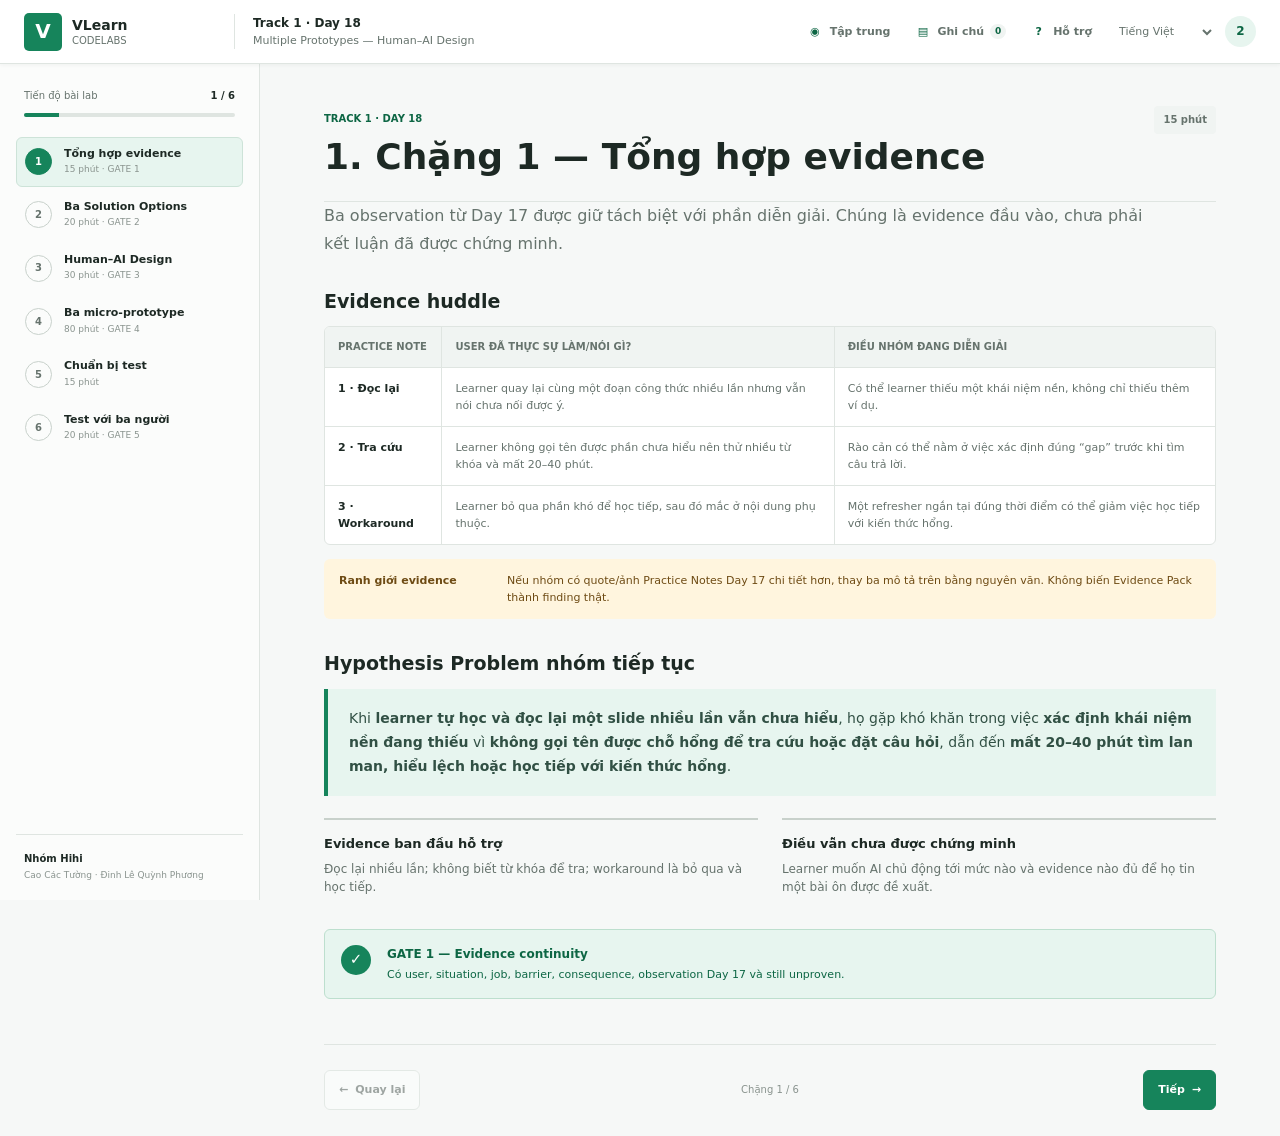
==== commit 503023f8: "done cp4" ====
--- a/index.html
+++ b/index.html
@@ -1,327 +1,207 @@
-<!DOCTYPE html>
+<!doctype html>
 <html lang="vi">
 <head>
-    <meta charset="UTF-8">
-    <meta name="viewport" content="width=device-width, initial-scale=1.0">
-    <title>AI Tutor Prototype - Diagnostic Refresher</title>
-    <link rel="stylesheet" href="style.css">
-    <link rel="preconnect" href="https://fonts.googleapis.com">
-    <link rel="preconnect" href="https://fonts.gstatic.com" crossorigin>
-    <link href="https://fonts.googleapis.com/css2?family=Inter:wght@400;500;600;700&display=swap" rel="stylesheet">
+  <meta charset="UTF-8">
+  <meta name="viewport" content="width=device-width, initial-scale=1">
+  <meta name="description" content="Track 1 Day 18 - Multiple Prototypes, Human-AI Design.">
+  <title>Track 1 · Day 18 — VLearn Codelabs</title>
+  <link rel="stylesheet" href="codelab.css">
 </head>
 <body>
-    <!-- Header Switcher -->
-    <header class="header">
-        <div class="header-content">
-            <div class="logo">
-                <span class="logo-icon">📚</span>
-                <span class="logo-text">AI Tutor</span>
-                <span class="badge">Prototype</span>
-            </div>
-            <nav class="option-switcher">
-                <button class="option-btn active" data-option="a">
-                    <span class="option-label">Option A</span>
-                    <span class="option-desc">Reactive Quiz</span>
-                </button>
-                <button class="option-btn" data-option="b">
-                    <span class="option-label">Option B</span>
-                    <span class="option-desc">Proactive Observer</span>
-                </button>
-                <button class="option-btn" data-option="c">
-                    <span class="option-label">Option C</span>
-                    <span class="option-desc">Collaborative Dialogue</span>
-                </button>
-            </nav>
-            <button class="reset-btn">
-                <svg width="16" height="16" viewBox="0 0 16 16" fill="none">
-                    <path d="M2 8a6 6 0 0 1 10.39-4.25M14 8a6 6 0 0 1-10.39 4.25M14 3v5h-5M2 13V8h5" stroke="currentColor" stroke-width="1.5" stroke-linecap="round" stroke-linejoin="round"/>
-                </svg>
-                Reset
-            </button>
-        </div>
-    </header>
-
-    <div class="main-container">
-        <!-- Sidebar Navigation -->
-        <aside class="sidebar">
-            <div class="sidebar-header">
-                <h3>Module 1</h3>
-                <span class="progress-badge">3/5 bài</span>
-            </div>
-            <nav class="sidebar-nav">
-                <div class="nav-section">
-                    <h4>Slides</h4>
-                    <a href="#" class="nav-item">
-                        <span class="nav-icon">📄</span>
-                        <span>Giới thiệu Gradient Descent</span>
-                    </a>
-                    <a href="#" class="nav-item active">
-                        <span class="nav-icon">📊</span>
-                        <span>Partial Derivatives</span>
-                        <span class="current-badge">●</span>
-                    </a>
-                    <a href="#" class="nav-item">
-                        <span class="nav-icon">🎯</span>
-                        <span>Chain Rule</span>
-                    </a>
-                    <a href="#" class="nav-item">
-                        <span class="nav-icon">🧮</span>
-                        <span>Optimization Algorithms</span>
-                    </a>
-                    <a href="#" class="nav-item">
-                        <span class="nav-icon">✅</span>
-                        <span>Practice Problems</span>
-                    </a>
-                </div>
-            </nav>
-        </aside>
-
-        <!-- Main Content Area -->
-        <main class="content-area">
-            <!-- Slide Content (Common Context 70%) -->
-            <div class="slide-container">
-                <div class="slide-header">
-                    <h1>Machine Learning: Gradient Descent & Partial Derivatives</h1>
-                    <div class="slide-meta">
-                        <span class="slide-number">Slide 4/8</span>
-                        <span class="ai-status" id="aiStatus">
-                            <span class="status-dot"></span>
-                            AI Diagnostic: Ready
-                        </span>
-                    </div>
-                </div>
-
-                <div class="slide-content" id="slideContent">
-                    <section class="content-section">
-                        <h2>Đạo hàm riêng (Partial Derivatives)</h2>
-                        <p class="intro-text">Trong tối ưu hóa đa biến, chúng ta cần hiểu cách hàm số thay đổi theo từng biến độc lập.</p>
-                    </section>
-
-                    <section class="content-section formula-section" id="criticalSection">
-                        <h3>Công thức 3.2: Định nghĩa đạo hàm riêng</h3>
-                        <div class="formula-box">
-                            <div class="formula">
-                                ∂f/∂x = lim<sub>h→0</sub> [f(x+h, y) - f(x, y)] / h
-                            </div>
-                            <div class="formula">
-                                ∂f/∂y = lim<sub>h→0</sub> [f(x, y+h) - f(x, y)] / h
-                            </div>
-                        </div>
-                        <p class="explanation">Đạo hàm riêng đo lường tốc độ thay đổi của hàm số theo một biến cụ thể, trong khi giữ các biến khác cố định.</p>
-                    </section>
-
-                    <section class="content-section">
-                        <h3>Ví dụ thực hành</h3>
-                        <div class="example-box">
-                            <p><strong>Cho hàm:</strong> f(x, y) = x² + 3xy + y²</p>
-                            <p><strong>Tính:</strong></p>
-                            <ul>
-                                <li>∂f/∂x = 2x + 3y</li>
-                                <li>∂f/∂y = 3x + 2y</li>
-                            </ul>
-                        </div>
-                    </section>
-
-                    <!-- Option A: Quiz Checkpoint (Critical Interaction 30%) -->
-                    <div class="checkpoint-quiz" id="checkpointQuiz" style="display: none;">
-                        <div class="quiz-card">
-                            <div class="quiz-header">
-                                <span class="quiz-icon">📝</span>
-                                <h4>Checkpoint 1: Kiểm tra hiểu biết</h4>
-                            </div>
-                            <div class="quiz-question">
-                                <p>Khi tính ∂f/∂x, chúng ta coi biến y như thế nào?</p>
-                                <div class="quiz-options">
-                                    <label class="quiz-option">
-                                        <input type="radio" name="q1" value="a">
-                                        <span>A. Y là biến phụ thuộc vào x</span>
-                                    </label>
-                                    <label class="quiz-option">
-                                        <input type="radio" name="q1" value="b">
-                                        <span>B. Y là hằng số cố định</span>
-                                    </label>
-                                    <label class="quiz-option">
-                                        <input type="radio" name="q1" value="c">
-                                        <span>C. Y thay đổi cùng với x</span>
-                                    </label>
-                                </div>
-                                <button class="submit-quiz-btn" onclick="checkQuizAnswer()">Kiểm tra đáp án</button>
-                            </div>
-                        </div>
-                    </div>
-                </div>
-
-                <!-- Slide Thumbnails -->
-                <div class="slide-thumbnails">
-                    <button class="thumb-nav thumb-prev">&lt;</button>
-                    <div class="thumbnails-track">
-                        <div class="thumbnail">
-                            <div class="thumb-img">1</div>
-                            <span>Intro</span>
-                        </div>
-                        <div class="thumbnail">
-                            <div class="thumb-img">2</div>
-                            <span>Derivatives</span>
-                        </div>
-                        <div class="thumbnail">
-                            <div class="thumb-img">3</div>
-                            <span>Functions</span>
-                        </div>
-                        <div class="thumbnail active">
-                            <div class="thumb-img">4</div>
-                            <span>Partial</span>
-                        </div>
-                        <div class="thumbnail">
-                            <div class="thumb-img">5</div>
-                            <span>Chain Rule</span>
-                        </div>
-                        <div class="thumbnail">
-                            <div class="thumb-img">6</div>
-                            <span>Gradient</span>
-                        </div>
-                    </div>
-                    <button class="thumb-nav thumb-next">&gt;</button>
-                </div>
-            </div>
-
-            <!-- AI Intervention Cards -->
-            <!-- Option A: Diagnostic Card -->
-            <div class="ai-card diagnostic-card" id="diagnosticCard" style="display: none;">
-                <div class="card-header">
-                    <div class="card-title">
-                        <span class="card-icon">🎯</span>
-                        <h3>Chẩn đoán lỗ hổng kiến thức</h3>
-                    </div>
-                    <button class="card-close" onclick="dismissCard('diagnosticCard')">&times;</button>
-                </div>
-                <div class="card-body">
-                    <div class="evidence-box">
-                        <strong>Evidence:</strong> Dựa vào lựa chọn chưa đúng của bạn tại Checkpoint 1
-                        <span class="confidence-badge correct">Chính xác 100%</span>
-                    </div>
-                    <p>Bạn có vẻ chưa nắm rõ khái niệm <strong>đạo hàm riêng</strong>. Khi tính đạo hàm riêng theo một biến, các biến khác được coi như hằng số.</p>
-                    <div class="refresher-preview">
-                        <h4>Bài ôn tập gợi ý (2-3 phút):</h4>
-                        <ul>
-                            <li>📖 Khái niệm cơ bản: Hằng số vs Biến số</li>
-                            <li>🎯 Quy tắc đạo hàm riêng</li>
-                            <li>✏️ 2 bài tập minh họa</li>
-                        </ul>
-                    </div>
-                    <div class="card-actions">
-                        <button class="btn btn-primary" onclick="openRefresher()">Mở bài ôn tập</button>
-                        <button class="btn btn-secondary" onclick="rediagnose()">Chọn khái niệm khác</button>
-                        <button class="btn btn-ghost" onclick="dismissCard('diagnosticCard')">Tôi tự học tiếp</button>
-                    </div>
-                </div>
-            </div>
-
-            <!-- Option B: Proactive Suggestion Toast -->
-            <div class="ai-toast" id="proactiveToast" style="display: none;">
-                <div class="toast-header">
-                    <span class="toast-icon">💡</span>
-                    <strong>Gợi ý hỗ trợ</strong>
-                    <button class="toast-close" onclick="dismissCard('proactiveToast')">&times;</button>
-                </div>
-                <div class="toast-body">
-                    <div class="evidence-box">
-                        <strong>Evidence:</strong> Bạn đã đọc đi đọc lại đoạn công thức 3.2 trong 45s
-                        <span class="confidence-badge medium">Độ tin cậy: 78%</span>
-                    </div>
-                    <p>Có vẻ như bạn đang gặp khó khăn với phần này. Bạn có muốn xem bài ôn tập ngắn về <strong>đạo hàm riêng</strong>?</p>
-                    <div class="toast-actions">
-                        <button class="btn btn-sm btn-primary" onclick="openRefresher()">Mở bài ôn (2 phút)</button>
-                        <button class="btn btn-sm btn-ghost" onclick="dismissCard('proactiveToast')">Không, cảm ơn</button>
-                    </div>
-                </div>
-            </div>
-
-            <!-- Option C: Collaborative Dialogue -->
-            <div class="ai-dialogue" id="dialoguePanel" style="display: none;">
-                <div class="dialogue-header">
-                    <h3>
-                        <span class="dialogue-icon">💬</span>
-                        Hỗ trợ tương tác
-                    </h3>
-                    <button class="card-close" onclick="dismissCard('dialoguePanel')">&times;</button>
-                </div>
-                <div class="dialogue-body">
-                    <div class="concept-graph">
-                        <h4>Sơ đồ khái niệm (Concept Graph)</h4>
-                        <div class="graph-container">
-                            <div class="concept-node">Derivative</div>
-                            <div class="concept-arrow">→</div>
-                            <div class="concept-node active">Partial Derivative</div>
-                            <div class="concept-arrow">→</div>
-                            <div class="concept-node">Chain Rule</div>
-                            <div class="concept-arrow">→</div>
-                            <div class="concept-node">Gradient Descent</div>
-                        </div>
-                    </div>
-                    <div class="dialogue-messages">
-                        <div class="message ai-message">
-                            <strong>AI Tutor:</strong> Bạn đang gặp khó khăn với phần nào của đạo hàm riêng?
-                        </div>
-                        <div class="message user-message">
-                            <strong>Bạn:</strong> Em không hiểu tại sao phải coi y là hằng số
-                        </div>
-                        <div class="message ai-message">
-                            <strong>AI Tutor:</strong> Câu hỏi hay! Hãy thử suy nghĩ: Khi bạn muốn đo "tốc độ tăng trưởng theo chiều ngang" của một bề mặt 3D, bạn có cần quan tâm đến "chiều dọc" không?
-                        </div>
-                    </div>
-                    <div class="dialogue-input">
-                        <input type="text" placeholder="Nhập câu trả lời hoặc câu hỏi tiếp theo..." id="dialogueInput">
-                        <button class="btn btn-primary" onclick="sendDialogueMessage()">Gửi</button>
-                    </div>
-                    <div class="dialogue-actions">
-                        <button class="btn btn-secondary" onclick="openRefresher()">Xem bài ôn phù hợp</button>
-                        <button class="btn btn-ghost" onclick="editDescription()">Sửa mô tả vấn đề</button>
-                    </div>
-                </div>
-            </div>
-
-            <!-- Navigation Footer -->
-            <div class="content-footer">
-                <button class="btn btn-secondary">← Bài trước</button>
-                <button class="btn btn-primary">Đi tới bài tiếp theo →</button>
-            </div>
-        </main>
-
-        <!-- Annotation Panel (For Facilitators) -->
-        <aside class="annotation-panel" id="annotationPanel">
-            <div class="panel-header">
-                <h3>📋 Prototype Annotation</h3>
-                <span class="panel-badge" id="currentOptionBadge">Option A</span>
-            </div>
-            <div class="panel-content">
-                <div class="annotation-section">
-                    <h4>🎯 Expect tester to:</h4>
-                    <ul id="expectList">
-                        <li>Đọc slide về Partial Derivatives</li>
-                        <li>Trả lời câu hỏi Checkpoint 1</li>
-                        <li>Chọn đáp án sai để kích hoạt AI diagnostic</li>
-                    </ul>
-                </div>
-                <div class="annotation-section">
-                    <h4>👀 Watch for:</h4>
-                    <ul id="watchList">
-                        <li>Phản ứng khi thấy diagnostic card</li>
-                        <li>Có đọc Evidence và Confidence không?</li>
-                        <li>Chọn hành động nào? (Mở bài ôn / Dismiss / Re-diagnose)</li>
-                    </ul>
-                </div>
-                <div class="annotation-section">
-                    <h4>🚫 Do NOT explain:</h4>
-                    <ul id="doNotList">
-                        <li>Không giải thích AI hoạt động như thế nào</li>
-                        <li>Không gợi ý tester nên làm gì</li>
-                        <li>Chỉ quan sát tự nhiên</li>
-                    </ul>
-                </div>
-            </div>
-        </aside>
+  <a class="skip-link" href="#lab-content">Đi tới nội dung</a>
+
+  <header class="vl-header">
+    <a class="vl-brand" href="#stage-1" aria-label="VLearn Codelabs">
+      <span class="vl-logo" aria-hidden="true">V</span>
+      <span><strong>VLearn</strong><small>Codelabs</small></span>
+    </a>
+    <div class="lab-titlebar">
+      <strong>Track 1 · Day 18</strong>
+      <span>Multiple Prototypes — Human–AI Design</span>
     </div>
-
-    <script src="app.js"></script>
+    <div class="header-tools">
+      <button type="button" class="tool-button" id="focus-toggle" aria-pressed="false"><span aria-hidden="true">◉</span> Tập trung</button>
+      <button type="button" class="tool-button" id="notes-toggle"><span aria-hidden="true">▤</span> Ghi chú <b id="note-count">0</b></button>
+      <button type="button" class="tool-button" id="support-open"><span aria-hidden="true">?</span> Hỗ trợ</button>
+      <label class="language-control"><span class="sr-only">Ngôn ngữ</span><select id="language-select" aria-label="Ngôn ngữ"><option>Tiếng Việt</option><option disabled>English</option></select></label>
+      <span class="profile-badge" title="Hồ sơ 2A202601236">2</span>
+    </div>
+  </header>
+
+  <div class="mobile-stage-control">
+    <label for="mobile-stage">Nội dung</label>
+    <select id="mobile-stage">
+      <option value="1">1. Tổng hợp evidence</option>
+      <option value="2">2. Chọn ba Solution Options</option>
+      <option value="3">3. Human–AI Design pass</option>
+      <option value="4">4. Build ba micro-prototype</option>
+      <option value="5">5. Chuẩn bị test</option>
+      <option value="6">6. Test với ba người</option>
+    </select>
+  </div>
+
+  <div class="lab-layout">
+    <aside class="stage-sidebar" aria-label="Các chặng của bài lab">
+      <div class="course-meta"><span>Tiến độ bài lab</span><strong id="progress-label">1 / 6</strong></div>
+      <div class="course-progress" aria-hidden="true"><span id="progress-fill"></span></div>
+      <nav class="stage-nav">
+        <button type="button" class="stage-link is-active" data-step="1"><span>1</span><span><strong>Tổng hợp evidence</strong><small>15 phút · GATE 1</small></span></button>
+        <button type="button" class="stage-link" data-step="2"><span>2</span><span><strong>Ba Solution Options</strong><small>20 phút · GATE 2</small></span></button>
+        <button type="button" class="stage-link" data-step="3"><span>3</span><span><strong>Human–AI Design</strong><small>30 phút · GATE 3</small></span></button>
+        <button type="button" class="stage-link" data-step="4"><span>4</span><span><strong>Ba micro-prototype</strong><small>80 phút · GATE 4</small></span></button>
+        <button type="button" class="stage-link" data-step="5"><span>5</span><span><strong>Chuẩn bị test</strong><small>15 phút</small></span></button>
+        <button type="button" class="stage-link" data-step="6"><span>6</span><span><strong>Test với ba người</strong><small>20 phút · GATE 5</small></span></button>
+      </nav>
+      <div class="student-meta"><span>Nhóm Hihi</span><small>Cao Các Tường · Đinh Lê Quỳnh Phương</small></div>
+    </aside>
+
+    <main class="lab-main" id="lab-content">
+      <article class="lab-stage is-visible" data-stage="1" aria-labelledby="stage-1-title">
+        <header class="stage-header">
+          <div><span class="track-label">Track 1 · Day 18</span><h1 id="stage-1-title">1. Chặng 1 — Tổng hợp evidence</h1></div>
+          <span class="time-badge">15 phút</span>
+        </header>
+        <p class="stage-lead">Ba observation từ Day 17 được giữ tách biệt với phần diễn giải. Chúng là evidence đầu vào, chưa phải kết luận đã được chứng minh.</p>
+
+        <h2>Evidence huddle</h2>
+        <div class="table-scroll">
+          <table>
+            <thead><tr><th>Practice Note</th><th>User đã thực sự làm/nói gì?</th><th>Điều nhóm đang diễn giải</th></tr></thead>
+            <tbody>
+              <tr><td><strong>1 · Đọc lại</strong></td><td>Learner quay lại cùng một đoạn công thức nhiều lần nhưng vẫn nói chưa nối được ý.</td><td>Có thể learner thiếu một khái niệm nền, không chỉ thiếu thêm ví dụ.</td></tr>
+              <tr><td><strong>2 · Tra cứu</strong></td><td>Learner không gọi tên được phần chưa hiểu nên thử nhiều từ khóa và mất 20–40 phút.</td><td>Rào cản có thể nằm ở việc xác định đúng “gap” trước khi tìm câu trả lời.</td></tr>
+              <tr><td><strong>3 · Workaround</strong></td><td>Learner bỏ qua phần khó để học tiếp, sau đó mắc ở nội dung phụ thuộc.</td><td>Một refresher ngắn tại đúng thời điểm có thể giảm việc học tiếp với kiến thức hổng.</td></tr>
+            </tbody>
+          </table>
+        </div>
+        <div class="source-warning"><strong>Ranh giới evidence</strong><p>Nếu nhóm có quote/ảnh Practice Notes Day 17 chi tiết hơn, thay ba mô tả trên bằng nguyên văn. Không biến Evidence Pack thành finding thật.</p></div>
+
+        <h2>Hypothesis Problem nhóm tiếp tục</h2>
+        <blockquote>Khi <strong>learner tự học và đọc lại một slide nhiều lần vẫn chưa hiểu</strong>, họ gặp khó khăn trong việc <strong>xác định khái niệm nền đang thiếu</strong> vì <strong>không gọi tên được chỗ hổng để tra cứu hoặc đặt câu hỏi</strong>, dẫn đến <strong>mất 20–40 phút tìm lan man, hiểu lệch hoặc học tiếp với kiến thức hổng</strong>.</blockquote>
+        <div class="two-column">
+          <section><h3>Evidence ban đầu hỗ trợ</h3><p>Đọc lại nhiều lần; không biết từ khóa để tra; workaround là bỏ qua và học tiếp.</p></section>
+          <section><h3>Điều vẫn chưa được chứng minh</h3><p>Learner muốn AI chủ động tới mức nào và evidence nào đủ để họ tin một bài ôn được đề xuất.</p></section>
+        </div>
+        <div class="gate gate-pass"><span aria-hidden="true">✓</span><div><strong>GATE 1 — Evidence continuity</strong><p>Có user, situation, job, barrier, consequence, observation Day 17 và still unproven.</p></div></div>
+      </article>
+
+      <article class="lab-stage" data-stage="2" aria-labelledby="stage-2-title" hidden>
+        <header class="stage-header"><div><span class="track-label">Track 1 · Day 18</span><h1 id="stage-2-title">2. Chặng 2 — Chọn ba Solution Options</h1></div><span class="time-badge">20 phút</span></header>
+        <p class="stage-lead">A/B/C cùng giải một Hypothesis Problem. Chúng khác nhau ở cơ chế và cách phân chia công việc giữa learner với AI, không chỉ khác màu hoặc wording.</p>
+        <h2>Những thứ giữ nguyên</h2>
+        <div class="table-scroll"><table class="compact-table"><thead><tr><th>Thành phần</th><th>Quyết định chung cho A/B/C</th></tr></thead><tbody>
+          <tr><td>Target user</td><td>Learner tự học bằng slide trong khóa online.</td></tr><tr><td>Situation</td><td>Đọc lại công thức Gradient Descent ba lần nhưng chưa biết thiếu kiến thức nền nào.</td></tr><tr><td>Task</td><td>Tìm đúng kiến thức cần ôn và quyết định bước tiếp theo.</td></tr><tr><td>Desired outcome</td><td>Xác định gap, xem bài ôn ngắn và quay lại đúng Slide 04.</td></tr><tr><td>Content/data fixture</td><td>Cùng slide, loss curve, công thức, concept map và thư viện refresher.</td></tr>
+        </tbody></table></div>
+        <h2>Ba cách giải</h2>
+        <div class="table-scroll"><table><thead><tr><th>Thành phần</th><th>Option A · AI hỏi trước</th><th>Option B · AI chủ động</th><th>Option C · Bạn dẫn dắt</th></tr></thead><tbody>
+          <tr><td>Solution mechanism</td><td>Checkpoint tự báo cáo có cấu trúc.</td><td>Suy luận từ tín hiệu đọc trong phiên.</td><td>User khoanh vùng công thức + trả lời làm rõ.</td></tr>
+          <tr><td>User làm gì?</td><td>Chọn điều gần nhất với chỗ chưa rõ.</td><td>Đọc evidence, duyệt, sửa, ẩn hoặc tắt quan sát.</td><td>Chọn một phần công thức và xác nhận cách hiểu.</td></tr>
+          <tr><td>AI làm gì?</td><td>Hỏi rồi ánh xạ câu trả lời vào concept map.</td><td>Đưa giả thuyết 68% và chờ user quyết định.</td><td>Chỉ phân tích phạm vi user chọn rồi tóm tắt.</td></tr>
+          <tr><td>Trigger</td><td>User bắt đầu checkpoint.</td><td>Dừng 52 giây + quay lại ký hiệu ba lần.</td><td>User chọn “phần chưa hiểu”.</td></tr>
+          <tr><td>Trade-off</td><td>Evidence trực tiếp nhưng gây gián đoạn.</td><td>Ít effort nhưng có rủi ro đoán sai/privacy.</td><td>Nhiều control nhưng đòi user biết bắt đầu từ đâu.</td></tr>
+        </tbody></table></div>
+        <div class="agency-spectrum" aria-label="Phổ phân chia quyền chủ động"><span><b>C</b>User initiates</span><i></i><span><b>A</b>AI asks</span><i></i><span><b>B</b>AI initiates</span></div>
+        <h2>Distance check</h2>
+        <ol class="distance-list"><li><b>A khác B</b> vì A lấy evidence từ câu trả lời trực tiếp; B suy luận từ hành vi đọc.</li><li><b>B khác C</b> vì B chủ động khởi tạo; C chỉ bắt đầu khi user chọn phạm vi.</li><li><b>A khác C</b> vì A định hình câu hỏi; C để learner chọn phần công thức trước.</li></ol>
+        <div class="gate gate-pass"><span aria-hidden="true">✓</span><div><strong>GATE 2 — Meaningful options</strong><p>Cùng task và outcome; khác nhau có ý nghĩa ở mechanism và agency.</p></div></div>
+      </article>
+
+      <article class="lab-stage" data-stage="3" aria-labelledby="stage-3-title" hidden>
+        <header class="stage-header"><div><span class="track-label">Track 1 · Day 18</span><h1 id="stage-3-title">3. Chặng 3 — Human–AI Design pass</h1></div><span class="time-badge">30 phút</span></header>
+        <p class="stage-lead">Chỉ review critical interaction cần test. Mỗi option làm rõ expectation, role, evidence/uncertainty và control/recovery ngay tại thời điểm quyết định.</p>
+        <div class="decision-principles">
+          <section><span>01</span><h3>Expectation</h3><p>AI nói trước sẽ làm gì, dùng dữ liệu nào và giới hạn ở concept map Chương 3.</p></section>
+          <section><span>02</span><h3>Role & Agency</h3><p>A hỏi trước; B chỉ gợi ý; C chờ user khởi tạo và xác nhận.</p></section>
+          <section><span>03</span><h3>Evidence & Uncertainty</h3><p>Evidence trực tiếp, tín hiệu 68%, hoặc phần user chọn + câu trả lời làm rõ.</p></section>
+          <section><span>04</span><h3>Control & Recovery</h3><p>Chọn lại, sửa gợi ý, tắt quan sát, bỏ qua, đóng preview và reset.</p></section>
+        </div>
+        <h2>Human–AI Decision Table</h2>
+        <div class="table-scroll"><table><thead><tr><th>Human–AI decision</th><th>Option A</th><th>Option B</th><th>Option C</th></tr></thead><tbody>
+          <tr><td>User làm gì? AI làm gì?</td><td>User tự báo cáo; AI hỏi và đề xuất.</td><td>AI quan sát trong phiên; user duyệt hoặc sửa.</td><td>User chọn phạm vi; AI hỏi một câu; user xác nhận.</td></tr>
+          <tr><td>Act / Ask / Don't Act?</td><td><b>Ask</b> trước khi đề xuất.</td><td><b>Suggest & wait</b>, không tự mở.</td><td><b>Don't act → Ask → Wait.</b></td></tr>
+          <tr><td>Capability/limit</td><td>Chỉ dùng concept map, không đoán từ hành vi.</td><td>Không ghi âm/dùng dữ liệu ngoài màn hình.</td><td>Chỉ phân tích phạm vi user chọn.</td></tr>
+          <tr><td>Evidence/uncertainty</td><td>Trích lựa chọn; mức chắc chắn cao.</td><td>52 giây, ba lần quay lại; 68%.</td><td>Trích lựa chọn + câu trả lời; chờ xác nhận.</td></tr>
+          <tr><td>Control/recovery</td><td>Chọn lại, bỏ qua, preview, reset.</td><td>Sửa, ẩn/khôi phục, tắt quan sát, reset.</td><td>Sửa phạm vi, trả lời lại, bỏ qua, reset.</td></tr>
+        </tbody></table></div>
+        <div class="info-callout"><strong>Feedback & data check</strong><p>Option B chỉ quan sát trong phiên hiện tại. Tắt toggle dừng dùng tín hiệu đọc; “Không đúng” chỉ sửa đề xuất hiện tại, không được tuyên bố là huấn luyện cho lần sau.</p></div>
+        <div class="gate gate-pass"><span aria-hidden="true">✓</span><div><strong>GATE 3 — Human control</strong><p>Agency phù hợp hậu quả khi sai; mỗi option có đường kiểm soát và phục hồi.</p></div></div>
+      </article>
+
+      <article class="lab-stage stage-prototype" data-stage="4" aria-labelledby="stage-4-title" hidden>
+        <header class="stage-header"><div><span class="track-label">Track 1 · Day 18</span><h1 id="stage-4-title">4. Chặng 4 — Build ba micro-prototype</h1></div><span class="time-badge">80 phút</span></header>
+        <p class="stage-lead">Ba option dùng chung khoảng 70% context, task, content fixture và visual style. Chỉ critical interaction thay đổi rõ.</p>
+        <div class="flow-diagram" aria-label="Common context tới critical interaction tới result"><span>COMMON CONTEXT<small>Slide 04 · cùng task</small></span><b aria-hidden="true">→</b><span>CRITICAL INTERACTION<small>A / B / C khác cơ chế</small></span><b aria-hidden="true">→</b><span>USER DECISION<small>Preview · sửa · bỏ qua</small></span></div>
+        <div class="prototype-actions"><a class="primary-link" href="prototype.html" target="_blank" rel="noopener">Mở prototype cho tester ↗</a><a class="secondary-link" href="prototype.html?facilitator=1" target="_blank" rel="noopener">Mở annotation cho facilitator ↗</a></div>
+        <div class="prototype-frame"><iframe src="prototype.html" title="Prototype A/B/C cho tester" loading="lazy"></iframe></div>
+        <h2>Prototype annotation — ngoài frame tester</h2>
+        <div class="annotation-list">
+          <section><b>OPTION A</b><p><strong>Expect:</strong> bắt đầu checkpoint, chọn cách hiểu, cân nhắc result.</p><p><strong>Watch:</strong> evidence có được đọc và learner có chọn lại không.</p><p><strong>Do not explain:</strong> lựa chọn nào dẫn tới concept nào.</p></section>
+          <section><b>OPTION B</b><p><strong>Expect:</strong> xem proactive card và quyết định mở/sửa/ẩn.</p><p><strong>Watch:</strong> 68% và quyền tắt quan sát có được chú ý không.</p><p><strong>Do not explain:</strong> vì sao 68% là chưa chắc.</p></section>
+          <section><b>OPTION C</b><p><strong>Expect:</strong> chọn vùng công thức và trả lời làm rõ.</p><p><strong>Watch:</strong> learner bắt đầu từ đâu và có sửa phạm vi không.</p><p><strong>Do not explain:</strong> không chỉ phần đạo hàm riêng.</p></section>
+        </div>
+        <div class="gate gate-pass"><span aria-hidden="true">✓</span><div><strong>GATE 4 — Test-ready</strong><p>Tester tự thao tác A/B/C, cùng task, có evidence, recovery và reset về common context.</p></div></div>
+      </article>
+
+      <article class="lab-stage" data-stage="5" aria-labelledby="stage-5-title" hidden>
+        <header class="stage-header"><div><span class="track-label">Track 1 · Day 18</span><h1 id="stage-5-title">5. Chặng 5 — Chuẩn bị test</h1></div><span class="time-badge">15 phút</span></header>
+        <h2>Chốt context và task</h2>
+        <div class="script-block"><span>Relevant context · tối đa 2 phút</span><blockquote>“Gần đây bạn có từng đọc lại một công thức nhiều lần mà vẫn chưa biết mình đang thiếu kiến thức nền nào không?”</blockquote></div>
+        <div class="script-block"><span>Outcome task · dùng nguyên văn cho A/B/C</span><blockquote>“Trong tình huống này, hãy dùng từng phương án để tìm đúng kiến thức cần ôn và quyết định bước tiếp theo.”</blockquote></div>
+        <h2>Observation focus</h2>
+        <div class="observation-grid"><span>First action</span><span>Hesitation</span><span>Evidence read / ignored</span><span>Correction / recovery</span><span>Option + trade-off</span></div>
+        <h2>Luật facilitation</h2>
+        <ol class="rule-list"><li>Tester tự điều khiển prototype.</li><li>Dùng cùng một task cho A/B/C.</li><li>Không narrate hoặc giải thích icon.</li><li>Không lấp im lặng.</li><li>Không hỏi “Bạn có thích không?”.</li><li>Khi tester hỏi cách hoạt động, hỏi lại: “Theo bạn, nó nên hoạt động như thế nào?”</li></ol>
+        <div class="rescue-lines"><strong>Ba câu cứu hộ</strong><p>“Bạn cứ nói to suy nghĩ của mình nhé.”</p><p>“Bạn sẽ làm gì tiếp theo?”</p><p>“Theo bạn, nó nên hoạt động như thế nào?”</p></div>
+        <div class="gate gate-ready"><span aria-hidden="true">→</span><div><strong>Sẵn sàng chạy test</strong><p>Context, outcome task, observation focus và facilitation rules đã được chuẩn hóa.</p></div></div>
+      </article>
+
+      <article class="lab-stage" data-stage="6" aria-labelledby="stage-6-title" hidden>
+        <header class="stage-header"><div><span class="track-label">Track 1 · Day 18</span><h1 id="stage-6-title">6. Chặng 6 — Test với ba người</h1></div><span class="time-badge">20 phút / tester</span></header>
+        <p class="stage-lead">Không điền giả observation. Mỗi Feedback Note phải đến từ một tester khác nhóm; dữ liệu nhập ở đây được lưu cục bộ trong trình duyệt.</p>
+        <h2>Timeline</h2>
+        <div class="timeline"><span><b>0–2'</b>Comfort + context</span><span><b>2–14'</b>A / B / C</span><span><b>14–18'</b>Compare</span><span><b>18–20'</b>Feedback Note</span></div>
+        <div class="feedback-tabs" role="tablist" aria-label="Ba Feedback Notes"><button type="button" class="is-active" data-feedback-tab="1" role="tab">Feedback 1</button><button type="button" data-feedback-tab="2" role="tab">Feedback 2</button><button type="button" data-feedback-tab="3" role="tab">Feedback 3</button><button type="button" data-feedback-tab="synthesis" role="tab">Group synthesis</button></div>
+        <section class="feedback-panel is-visible" data-feedback-panel="1"></section>
+        <section class="feedback-panel" data-feedback-panel="2" hidden></section>
+        <section class="feedback-panel" data-feedback-panel="3" hidden></section>
+        <section class="feedback-panel" data-feedback-panel="synthesis" hidden>
+          <div class="form-heading"><div><span>GROUP FEEDBACK SYNTHESIS</span><h2>Pattern, Next Change và Still Unproven</h2></div><span class="draft-badge">Chưa chốt</span></div>
+          <div class="table-scroll synthesis-table"><table><thead><tr><th>Nội dung</th><th>Feedback 1</th><th>Feedback 2</th><th>Feedback 3</th><th>Pattern / khác biệt</th></tr></thead><tbody>
+            <tr><td>First action</td><td><span data-synthesis-source="f1-first">—</span></td><td><span data-synthesis-source="f2-first">—</span></td><td><span data-synthesis-source="f3-first">—</span></td><td><textarea data-persist="matrix-first" rows="2"></textarea></td></tr>
+            <tr><td>Breakdown chính</td><td><span data-synthesis-source="f1-breakdown">—</span></td><td><span data-synthesis-source="f2-breakdown">—</span></td><td><span data-synthesis-source="f3-breakdown">—</span></td><td><textarea data-persist="matrix-breakdown" rows="2"></textarea></td></tr>
+            <tr><td>Cách lấy lại control</td><td><span data-synthesis-source="f1-control">—</span></td><td><span data-synthesis-source="f2-control">—</span></td><td><span data-synthesis-source="f3-control">—</span></td><td><textarea data-persist="matrix-control" rows="2"></textarea></td></tr>
+            <tr><td>Option được chọn</td><td><span data-synthesis-source="f1-option">—</span></td><td><span data-synthesis-source="f2-option">—</span></td><td><span data-synthesis-source="f3-option">—</span></td><td><textarea data-persist="matrix-option" rows="2"></textarea></td></tr>
+            <tr><td>Trade-off</td><td><span data-synthesis-source="f1-tradeoff">—</span></td><td><span data-synthesis-source="f2-tradeoff">—</span></td><td><span data-synthesis-source="f3-tradeoff">—</span></td><td><textarea data-persist="matrix-tradeoff" rows="2"></textarea></td></tr>
+          </tbody></table></div>
+          <div class="field-grid two"><label>Pattern hoặc khác biệt<textarea data-persist="synthesis-pattern" rows="4" placeholder="Điểm lặp lại hoặc khác biệt giữa ba tester..."></textarea></label><label>Một Next Change nhóm chốt<textarea data-persist="synthesis-change" rows="4" placeholder="Giữ, sửa, kết hợp hay bỏ option nào..."></textarea></label></div>
+          <label>Evidence nào dẫn tới quyết định?<textarea data-persist="synthesis-evidence" rows="3"></textarea></label>
+          <label>Still Unproven sau ba feedback<textarea data-persist="synthesis-unproven" rows="3"></textarea></label>
+        </section>
+        <div class="gate gate-pending" id="gate-5-status"><span aria-hidden="true">!</span><div><strong>GATE 5 — Learning, not praise</strong><p>Cần đủ ba Feedback Notes, một pattern/khác biệt, một Next Change và một Still Unproven. “Ba tester thích B” chưa đủ.</p></div></div>
+      </article>
+
+      <footer class="lab-footer">
+        <button type="button" id="previous-step" class="nav-button secondary" disabled><span aria-hidden="true">←</span> Quay lại</button>
+        <span id="step-indicator">Chặng 1 / 6</span>
+        <button type="button" id="next-step" class="nav-button primary">Tiếp <span aria-hidden="true">→</span></button>
+      </footer>
+    </main>
+  </div>
+
+  <aside class="notes-drawer" id="notes-drawer" aria-labelledby="notes-title" hidden>
+    <header><div><span>Ghi chú cá nhân</span><h2 id="notes-title">Day 18</h2></div><button type="button" id="notes-close" aria-label="Đóng ghi chú">×</button></header>
+    <textarea id="personal-notes" data-persist="personal-notes" placeholder="Ghi observation, câu hỏi hoặc điều cần kiểm tra..."></textarea>
+    <p>Ghi chú được lưu trên trình duyệt này.</p>
+  </aside>
+
+  <dialog id="support-dialog" class="support-dialog">
+    <header><div><span>Hỗ trợ</span><h2>Facilitation quick reference</h2></div><button type="button" id="support-close" aria-label="Đóng hỗ trợ">×</button></header>
+    <p>Không hướng dẫn tester thao tác. Khi họ hỏi, dùng một trong ba câu cứu hộ:</p>
+    <ul><li>“Bạn cứ nói to suy nghĩ của mình nhé.”</li><li>“Bạn sẽ làm gì tiếp theo?”</li><li>“Theo bạn, nó nên hoạt động như thế nào?”</li></ul>
+    <a href="prototype.html?facilitator=1" target="_blank" rel="noopener">Mở facilitator annotation ↗</a>
+  </dialog>
+
+  <div class="save-status" id="save-status" role="status" aria-live="polite" hidden>Đã lưu</div>
+  <script src="codelab.js"></script>
 </body>
 </html>
--- a/codelab.css
+++ b/codelab.css
@@ -0,0 +1,270 @@
+:root {
+  --ink: #1d2924;
+  --muted: #66736d;
+  --faint: #89938e;
+  --line: #dfe5e1;
+  --line-strong: #c8d1cb;
+  --canvas: #f6f8f7;
+  --surface: #ffffff;
+  --surface-soft: #f0f4f2;
+  --green: #16845b;
+  --green-dark: #0d6644;
+  --green-pale: #e7f5ef;
+  --blue: #296ca8;
+  --blue-pale: #eaf3fb;
+  --amber: #9a6512;
+  --amber-pale: #fff5de;
+  --red: #b74d3d;
+  --red-pale: #fbece8;
+  --radius: 6px;
+  --shadow: 0 12px 34px rgba(29, 41, 36, .1);
+  --font: Inter, ui-sans-serif, system-ui, -apple-system, BlinkMacSystemFont, "Segoe UI", sans-serif;
+}
+
+* { box-sizing: border-box; }
+html { scroll-behavior: smooth; }
+body { margin: 0; min-width: 320px; min-height: 100vh; background: var(--canvas); color: var(--ink); font-family: var(--font); font-size: 15px; line-height: 1.55; letter-spacing: 0; }
+button, input, textarea, select { font: inherit; letter-spacing: 0; }
+button, select { color: inherit; }
+button:focus-visible, a:focus-visible, select:focus-visible, textarea:focus-visible, input:focus-visible { outline: 3px solid rgba(41,108,168,.28); outline-offset: 2px; }
+a { color: var(--green-dark); }
+.sr-only { position: absolute; width: 1px; height: 1px; padding: 0; margin: -1px; overflow: hidden; clip: rect(0,0,0,0); white-space: nowrap; border: 0; }
+.skip-link { position: fixed; left: 18px; top: -60px; z-index: 1000; padding: 10px 14px; border-radius: var(--radius); background: var(--ink); color: white; }
+.skip-link:focus { top: 12px; }
+
+.vl-header { position: sticky; top: 0; z-index: 50; min-height: 64px; display: grid; grid-template-columns: 190px minmax(250px, 1fr) auto; align-items: center; gap: 20px; padding: 8px 24px; border-bottom: 1px solid var(--line); background: rgba(255,255,255,.97); box-shadow: 0 1px 4px rgba(29,41,36,.05); }
+.vl-brand { display: inline-flex; align-items: center; gap: 10px; color: var(--ink); text-decoration: none; }
+.vl-logo { width: 38px; height: 38px; display: grid; place-items: center; border-radius: 5px; background: var(--green); color: white; font-size: 20px; font-weight: 800; }
+.vl-brand strong, .vl-brand small { display: block; line-height: 1.15; }
+.vl-brand strong { font-size: 14px; }
+.vl-brand small { margin-top: 2px; color: var(--muted); font-size: 10px; text-transform: uppercase; }
+.lab-titlebar { min-width: 0; padding-left: 18px; border-left: 1px solid var(--line); }
+.lab-titlebar strong, .lab-titlebar span { display: block; overflow: hidden; text-overflow: ellipsis; white-space: nowrap; }
+.lab-titlebar strong { font-size: 12px; }
+.lab-titlebar span { color: var(--muted); font-size: 11px; }
+.header-tools { display: flex; align-items: center; justify-content: flex-end; gap: 4px; }
+.tool-button { min-height: 34px; display: inline-flex; align-items: center; gap: 6px; padding: 0 9px; border: 1px solid transparent; border-radius: 4px; background: transparent; color: var(--muted); cursor: pointer; font-size: 11px; font-weight: 650; }
+.tool-button:hover, .tool-button[aria-pressed="true"] { border-color: var(--line); background: var(--surface-soft); color: var(--ink); }
+.tool-button span { width: 17px; height: 17px; display: inline-grid; place-items: center; color: var(--green-dark); font-weight: 800; }
+.tool-button b { min-width: 16px; padding: 1px 4px; border-radius: 8px; background: var(--surface-soft); color: var(--green-dark); font-size: 9px; text-align: center; }
+.language-control select { min-height: 34px; padding: 0 24px 0 8px; border: 1px solid transparent; border-radius: 4px; background: transparent; color: var(--muted); cursor: pointer; font-size: 11px; }
+.language-control select:hover { border-color: var(--line); background: var(--surface-soft); }
+.profile-badge { width: 31px; height: 31px; display: grid; place-items: center; margin-left: 5px; border-radius: 50%; background: var(--green-pale); color: var(--green-dark); font-size: 12px; font-weight: 800; }
+
+.mobile-stage-control { display: none; }
+.lab-layout { max-width: 1480px; min-height: calc(100vh - 64px); display: grid; grid-template-columns: 260px minmax(0, 1fr); margin: 0 auto; }
+.stage-sidebar { position: sticky; top: 64px; height: calc(100vh - 64px); display: flex; flex-direction: column; padding: 24px 16px 18px; border-right: 1px solid var(--line); background: #fbfcfb; overflow-y: auto; }
+.course-meta { display: flex; align-items: center; justify-content: space-between; gap: 12px; padding: 0 8px; color: var(--muted); font-size: 10px; }
+.course-meta strong { color: var(--ink); }
+.course-progress { height: 4px; margin: 9px 8px 20px; overflow: hidden; border-radius: 2px; background: var(--line); }
+.course-progress span { display: block; width: 16.666%; height: 100%; background: var(--green); transition: width .2s ease; }
+.stage-nav { display: grid; gap: 3px; }
+.stage-link { width: 100%; display: grid; grid-template-columns: 29px 1fr; align-items: center; gap: 10px; padding: 9px 8px; border: 1px solid transparent; border-radius: var(--radius); background: transparent; cursor: pointer; text-align: left; }
+.stage-link:hover { background: var(--surface-soft); }
+.stage-link > span:first-child { width: 27px; height: 27px; display: grid; place-items: center; border: 1px solid var(--line-strong); border-radius: 50%; color: var(--muted); font-size: 10px; font-weight: 800; }
+.stage-link strong, .stage-link small { display: block; }
+.stage-link strong { font-size: 11px; line-height: 1.3; }
+.stage-link small { margin-top: 2px; color: var(--faint); font-size: 9px; }
+.stage-link.is-active { border-color: #cde3d8; background: var(--green-pale); }
+.stage-link.is-active > span:first-child { border-color: var(--green); background: var(--green); color: white; }
+.stage-link.is-complete > span:first-child { border-color: var(--green); color: var(--green-dark); }
+.student-meta { margin-top: auto; padding: 16px 8px 0; border-top: 1px solid var(--line); }
+.student-meta span, .student-meta small { display: block; }
+.student-meta span { font-size: 10px; font-weight: 800; }
+.student-meta small { margin-top: 3px; color: var(--faint); font-size: 9px; line-height: 1.4; }
+
+.lab-main { min-width: 0; width: 100%; max-width: 1120px; margin: 0 auto; padding: 42px clamp(34px, 5vw, 74px) 20px; }
+.lab-stage { min-height: calc(100vh - 170px); }
+.lab-stage[hidden] { display: none; }
+.stage-header { display: flex; align-items: flex-start; justify-content: space-between; gap: 24px; padding-bottom: 23px; border-bottom: 1px solid var(--line); }
+.track-label { color: var(--green-dark); font-size: 10px; font-weight: 800; text-transform: uppercase; }
+.stage-header h1 { max-width: 760px; margin: 6px 0 0; font-size: clamp(25px, 3vw, 36px); line-height: 1.2; }
+.time-badge { flex: none; padding: 6px 9px; border-radius: 4px; background: var(--surface-soft); color: var(--muted); font-size: 10px; font-weight: 700; }
+.stage-lead { max-width: 820px; margin: 24px 0 26px; color: var(--muted); font-size: 16px; line-height: 1.7; }
+.lab-stage h2 { margin: 32px 0 12px; font-size: 19px; line-height: 1.35; }
+.lab-stage h3 { margin: 0 0 5px; font-size: 13px; }
+.lab-stage p { margin: 0; }
+
+.table-scroll { overflow-x: auto; border: 1px solid var(--line); border-radius: var(--radius); background: var(--surface); }
+table { width: 100%; border-collapse: collapse; min-width: 700px; }
+th, td { padding: 12px 13px; border-bottom: 1px solid var(--line); border-right: 1px solid var(--line); text-align: left; vertical-align: top; }
+th:last-child, td:last-child { border-right: 0; }
+tbody tr:last-child td { border-bottom: 0; }
+th { background: var(--surface-soft); color: var(--muted); font-size: 10px; font-weight: 800; text-transform: uppercase; }
+td { color: var(--muted); font-size: 11px; line-height: 1.55; }
+td strong, td b { color: var(--ink); }
+.compact-table { min-width: 560px; }
+.compact-table td:first-child { width: 180px; color: var(--ink); font-weight: 750; }
+.source-warning, .info-callout { display: grid; grid-template-columns: 150px 1fr; gap: 18px; margin-top: 14px; padding: 13px 15px; border-radius: var(--radius); font-size: 11px; }
+.source-warning { background: var(--amber-pale); color: #6e4b14; }
+.info-callout { background: var(--blue-pale); color: #24577f; }
+.source-warning p, .info-callout p { color: inherit; }
+blockquote { margin: 0; padding: 18px 21px; border-left: 4px solid var(--green); background: var(--green-pale); color: #315044; font-size: 14px; line-height: 1.7; }
+.two-column { display: grid; grid-template-columns: 1fr 1fr; gap: 24px; margin-top: 22px; }
+.two-column section { padding-top: 14px; border-top: 2px solid var(--line-strong); }
+.two-column p { color: var(--muted); font-size: 12px; }
+.gate { display: grid; grid-template-columns: 34px 1fr; gap: 12px; margin-top: 32px; padding: 15px 16px; border: 1px solid; border-radius: var(--radius); }
+.gate > span { width: 30px; height: 30px; display: grid; place-items: center; border-radius: 50%; font-weight: 800; }
+.gate strong { display: block; font-size: 12px; }
+.gate p { margin-top: 3px; font-size: 11px; }
+.gate-pass { border-color: #bddfce; background: var(--green-pale); color: var(--green-dark); }
+.gate-pass > span { background: var(--green); color: white; }
+.gate-ready { border-color: #c5dbea; background: var(--blue-pale); color: #24577f; }
+.gate-ready > span { background: var(--blue); color: white; }
+.gate-pending { border-color: #ead39c; background: var(--amber-pale); color: #6e4b14; }
+.gate-pending > span { background: var(--amber); color: white; }
+
+.agency-spectrum { display: grid; grid-template-columns: auto 1fr auto 1fr auto; align-items: center; gap: 12px; margin-top: 22px; padding: 16px; border: 1px solid var(--line); background: var(--surface); }
+.agency-spectrum span { display: flex; align-items: center; gap: 6px; color: var(--muted); font-size: 10px; white-space: nowrap; }
+.agency-spectrum b { width: 24px; height: 24px; display: grid; place-items: center; border-radius: 50%; background: var(--ink); color: white; }
+.agency-spectrum i { height: 2px; background: linear-gradient(90deg, var(--blue), var(--green), var(--amber)); }
+.distance-list { display: grid; gap: 8px; margin: 0; padding-left: 22px; }
+.distance-list li { padding: 10px 12px; background: var(--surface-soft); color: var(--muted); font-size: 12px; }
+.distance-list b { color: var(--ink); }
+.decision-principles { display: grid; grid-template-columns: repeat(4, 1fr); gap: 10px; margin: 24px 0 8px; }
+.decision-principles section { padding: 15px; border: 1px solid var(--line); border-top: 3px solid var(--green); border-radius: var(--radius); background: var(--surface); }
+.decision-principles span { color: var(--green); font-size: 9px; font-weight: 800; }
+.decision-principles h3 { margin-top: 5px; }
+.decision-principles p { color: var(--muted); font-size: 10px; }
+
+.flow-diagram { display: grid; grid-template-columns: 1fr auto 1fr auto 1fr; align-items: center; gap: 14px; margin: 24px 0; }
+.flow-diagram > span { min-height: 72px; display: grid; place-content: center; padding: 12px; border: 1px solid var(--line-strong); border-radius: var(--radius); background: var(--surface); font-size: 10px; font-weight: 850; text-align: center; }
+.flow-diagram small { display: block; margin-top: 4px; color: var(--muted); font-size: 9px; font-weight: 500; }
+.flow-diagram b { color: var(--green); }
+.prototype-actions { display: flex; gap: 9px; margin-bottom: 14px; }
+.primary-link, .secondary-link { min-height: 40px; display: inline-flex; align-items: center; justify-content: center; padding: 0 14px; border-radius: var(--radius); font-size: 11px; font-weight: 750; text-decoration: none; }
+.primary-link { background: var(--green); color: white; }
+.primary-link:hover { background: var(--green-dark); }
+.secondary-link { border: 1px solid var(--line-strong); background: white; color: var(--ink); }
+.prototype-frame { width: 100%; height: 760px; overflow: hidden; border: 1px solid var(--line-strong); border-radius: var(--radius); background: var(--surface); box-shadow: var(--shadow); }
+.prototype-frame iframe { width: 100%; height: 100%; border: 0; }
+.annotation-list { display: grid; grid-template-columns: repeat(3, 1fr); gap: 10px; }
+.annotation-list section { padding: 14px; border: 1px dashed #d0b372; border-radius: var(--radius); background: var(--amber-pale); }
+.annotation-list section > b { color: var(--amber); font-size: 10px; }
+.annotation-list p { margin-top: 7px; color: #6e4b14; font-size: 10px; }
+
+.script-block { margin-top: 12px; padding: 14px 16px; border: 1px solid var(--line); border-radius: var(--radius); background: var(--surface); }
+.script-block > span { display: block; margin-bottom: 8px; color: var(--green-dark); font-size: 9px; font-weight: 800; text-transform: uppercase; }
+.script-block blockquote { padding: 10px 13px; border-left-width: 3px; background: var(--surface-soft); font-size: 13px; }
+.observation-grid { display: grid; grid-template-columns: repeat(5, 1fr); gap: 7px; }
+.observation-grid span { min-height: 58px; display: grid; place-items: center; padding: 9px; border: 1px solid var(--line); border-radius: var(--radius); background: var(--surface); color: var(--muted); font-size: 10px; font-weight: 700; text-align: center; }
+.rule-list { counter-reset: rules; display: grid; grid-template-columns: 1fr 1fr; gap: 8px 28px; margin: 0; padding: 0; list-style: none; }
+.rule-list li { position: relative; min-height: 39px; padding: 9px 10px 9px 37px; border-bottom: 1px solid var(--line); color: var(--muted); font-size: 11px; }
+.rule-list li::before { counter-increment: rules; content: counter(rules); position: absolute; left: 5px; top: 7px; width: 22px; height: 22px; display: grid; place-items: center; border-radius: 50%; background: var(--surface-soft); color: var(--ink); font-size: 9px; font-weight: 800; }
+.rescue-lines { margin-top: 20px; padding: 15px; border-left: 3px solid var(--blue); background: var(--blue-pale); }
+.rescue-lines strong { color: #24577f; font-size: 10px; text-transform: uppercase; }
+.rescue-lines p { margin-top: 5px; color: #24577f; font-size: 11px; }
+
+.timeline { display: grid; grid-template-columns: repeat(4, 1fr); gap: 0; margin-bottom: 25px; border: 1px solid var(--line); background: var(--surface); }
+.timeline span { position: relative; padding: 12px; border-right: 1px solid var(--line); color: var(--muted); font-size: 10px; }
+.timeline span:last-child { border-right: 0; }
+.timeline b { display: block; margin-bottom: 3px; color: var(--green-dark); font-size: 12px; }
+.feedback-tabs { display: flex; gap: 4px; padding-bottom: 0; border-bottom: 1px solid var(--line-strong); }
+.feedback-tabs button { min-height: 37px; padding: 0 12px; border: 0; border-bottom: 2px solid transparent; background: transparent; color: var(--muted); cursor: pointer; font-size: 10px; font-weight: 750; }
+.feedback-tabs button:hover { color: var(--ink); }
+.feedback-tabs button.is-active { border-bottom-color: var(--green); color: var(--green-dark); }
+.feedback-panel { padding: 22px 0 6px; }
+.feedback-panel[hidden] { display: none; }
+.form-heading { display: flex; align-items: flex-start; justify-content: space-between; gap: 18px; margin-bottom: 18px; }
+.form-heading span { color: var(--green-dark); font-size: 9px; font-weight: 800; }
+.form-heading h2 { margin: 3px 0 0; }
+.draft-badge { padding: 5px 8px; border-radius: 4px; background: var(--surface-soft); color: var(--muted) !important; }
+.field-grid { display: grid; gap: 12px; }
+.field-grid.two { grid-template-columns: 1fr 1fr; }
+.feedback-panel label { display: grid; gap: 5px; margin-top: 11px; color: var(--muted); font-size: 10px; font-weight: 750; }
+.feedback-panel input, .feedback-panel textarea, .feedback-panel select { width: 100%; border: 1px solid var(--line-strong); border-radius: 4px; background: var(--surface); color: var(--ink); font-size: 11px; font-weight: 400; }
+.feedback-panel input, .feedback-panel select { min-height: 38px; padding: 0 10px; }
+.feedback-panel textarea { min-height: 72px; padding: 9px 10px; resize: vertical; line-height: 1.5; }
+.feedback-panel input:focus, .feedback-panel textarea:focus, .feedback-panel select:focus { border-color: var(--green); }
+.synthesis-table { margin-bottom: 18px; }
+.synthesis-table table { min-width: 900px; table-layout: fixed; }
+.synthesis-table th:first-child, .synthesis-table td:first-child { width: 130px; color: var(--ink); font-weight: 750; }
+.synthesis-table th:last-child, .synthesis-table td:last-child { width: 190px; }
+.synthesis-table td span { display: block; max-height: 84px; overflow: auto; white-space: pre-wrap; }
+.synthesis-table textarea { min-height: 62px; margin: 0; }
+
+.lab-footer { min-height: 72px; display: grid; grid-template-columns: 1fr auto 1fr; align-items: center; gap: 18px; margin-top: 45px; padding-top: 18px; border-top: 1px solid var(--line); }
+.lab-footer > span { color: var(--faint); font-size: 10px; }
+.nav-button { min-height: 40px; display: inline-flex; align-items: center; gap: 7px; padding: 0 14px; border-radius: var(--radius); cursor: pointer; font-size: 11px; font-weight: 750; }
+.nav-button.primary { justify-self: end; border: 1px solid var(--green); background: var(--green); color: white; }
+.nav-button.primary:hover { background: var(--green-dark); }
+.nav-button.secondary { justify-self: start; border: 1px solid var(--line-strong); background: white; }
+.nav-button:disabled { opacity: .4; cursor: not-allowed; }
+
+.notes-drawer { position: fixed; top: 64px; right: 0; z-index: 70; width: min(380px, 100vw); height: calc(100vh - 64px); padding: 18px; border-left: 1px solid var(--line); background: var(--surface); box-shadow: -12px 0 32px rgba(29,41,36,.12); }
+.notes-drawer[hidden] { display: none; }
+.notes-drawer header, .support-dialog header { display: flex; align-items: flex-start; justify-content: space-between; gap: 18px; padding-bottom: 14px; border-bottom: 1px solid var(--line); }
+.notes-drawer header span, .support-dialog header span { color: var(--green-dark); font-size: 9px; font-weight: 800; text-transform: uppercase; }
+.notes-drawer h2, .support-dialog h2 { margin: 3px 0 0; font-size: 18px; }
+.notes-drawer header button, .support-dialog header button { width: 32px; height: 32px; border: 1px solid var(--line); border-radius: var(--radius); background: white; cursor: pointer; }
+.notes-drawer textarea { width: 100%; height: calc(100% - 110px); margin-top: 14px; padding: 11px; border: 1px solid var(--line-strong); border-radius: var(--radius); resize: none; }
+.notes-drawer > p { margin-top: 7px; color: var(--faint); font-size: 9px; }
+.support-dialog { width: min(520px, calc(100vw - 28px)); padding: 20px; border: 0; border-radius: var(--radius); box-shadow: var(--shadow); }
+.support-dialog::backdrop { background: rgba(29,41,36,.55); }
+.support-dialog > p { margin-top: 17px; color: var(--muted); font-size: 12px; }
+.support-dialog ul { padding-left: 20px; color: var(--muted); font-size: 11px; }
+.support-dialog a { display: inline-block; margin-top: 8px; font-size: 11px; font-weight: 750; }
+.save-status { position: fixed; right: 18px; bottom: 18px; z-index: 90; padding: 8px 11px; border-radius: var(--radius); background: var(--ink); color: white; font-size: 10px; }
+.save-status[hidden] { display: none; }
+
+.focus-mode .stage-sidebar, .focus-mode .lab-titlebar, .focus-mode .vl-brand small { display: none; }
+.focus-mode .lab-layout { grid-template-columns: 1fr; }
+.focus-mode .lab-main { max-width: 1040px; }
+.focus-mode .vl-header { grid-template-columns: 150px 1fr; }
+
+@media (max-width: 1120px) {
+  .vl-header { grid-template-columns: 160px 1fr; }
+  .lab-titlebar { display: none; }
+  .header-tools { min-width: 0; }
+  .tool-button { padding: 0 6px; }
+  .decision-principles { grid-template-columns: 1fr 1fr; }
+  .prototype-frame { height: 700px; }
+}
+
+@media (max-width: 820px) {
+  .vl-header { position: static; grid-template-columns: auto 1fr; padding: 8px 12px; }
+  .header-tools { gap: 1px; }
+  .tool-button { width: 34px; padding: 0; justify-content: center; }
+  .tool-button > :not(span), .tool-button { font-size: 0; }
+  .tool-button span { font-size: 12px; }
+  .tool-button b { display: none; }
+  .language-control { display: none; }
+  .profile-badge { margin-left: 2px; }
+  .mobile-stage-control { display: grid; grid-template-columns: auto 1fr; align-items: center; gap: 10px; padding: 9px 12px; border-bottom: 1px solid var(--line); background: var(--surface); }
+  .mobile-stage-control label { color: var(--muted); font-size: 9px; font-weight: 800; text-transform: uppercase; }
+  .mobile-stage-control select { width: 100%; min-height: 34px; padding: 0 8px; border: 1px solid var(--line); border-radius: 4px; background: white; font-size: 11px; }
+  .lab-layout { display: block; min-height: 0; }
+  .stage-sidebar { display: none; }
+  .lab-main { padding: 28px 18px 16px; }
+  .two-column, .field-grid.two { grid-template-columns: 1fr; }
+  .observation-grid { grid-template-columns: 1fr 1fr; }
+  .annotation-list { grid-template-columns: 1fr; }
+  .prototype-frame { height: 680px; }
+  .focus-mode .vl-header { grid-template-columns: auto 1fr; }
+}
+
+@media (max-width: 560px) {
+  .vl-logo { width: 34px; height: 34px; }
+  .vl-brand strong { font-size: 12px; }
+  .stage-header { gap: 12px; }
+  .stage-header h1 { font-size: 24px; }
+  .time-badge { padding: 5px 6px; font-size: 9px; }
+  .stage-lead { font-size: 14px; }
+  .source-warning, .info-callout { grid-template-columns: 1fr; gap: 4px; }
+  .decision-principles { grid-template-columns: 1fr; }
+  .agency-spectrum, .flow-diagram { grid-template-columns: 1fr; }
+  .agency-spectrum i { width: 2px; height: 14px; justify-self: center; }
+  .flow-diagram b { transform: rotate(90deg); justify-self: center; }
+  .prototype-actions { flex-direction: column; }
+  .prototype-frame { height: 640px; }
+  .rule-list { grid-template-columns: 1fr; }
+  .timeline { grid-template-columns: 1fr 1fr; }
+  .timeline span { border-bottom: 1px solid var(--line); }
+  .feedback-tabs { display: grid; grid-template-columns: 1fr 1fr; }
+  .lab-footer { grid-template-columns: 1fr 1fr; }
+  .lab-footer > span { display: none; }
+}
+
+@media (prefers-reduced-motion: reduce) {
+  *, *::before, *::after { scroll-behavior: auto !important; transition-duration: .01ms !important; }
+}
